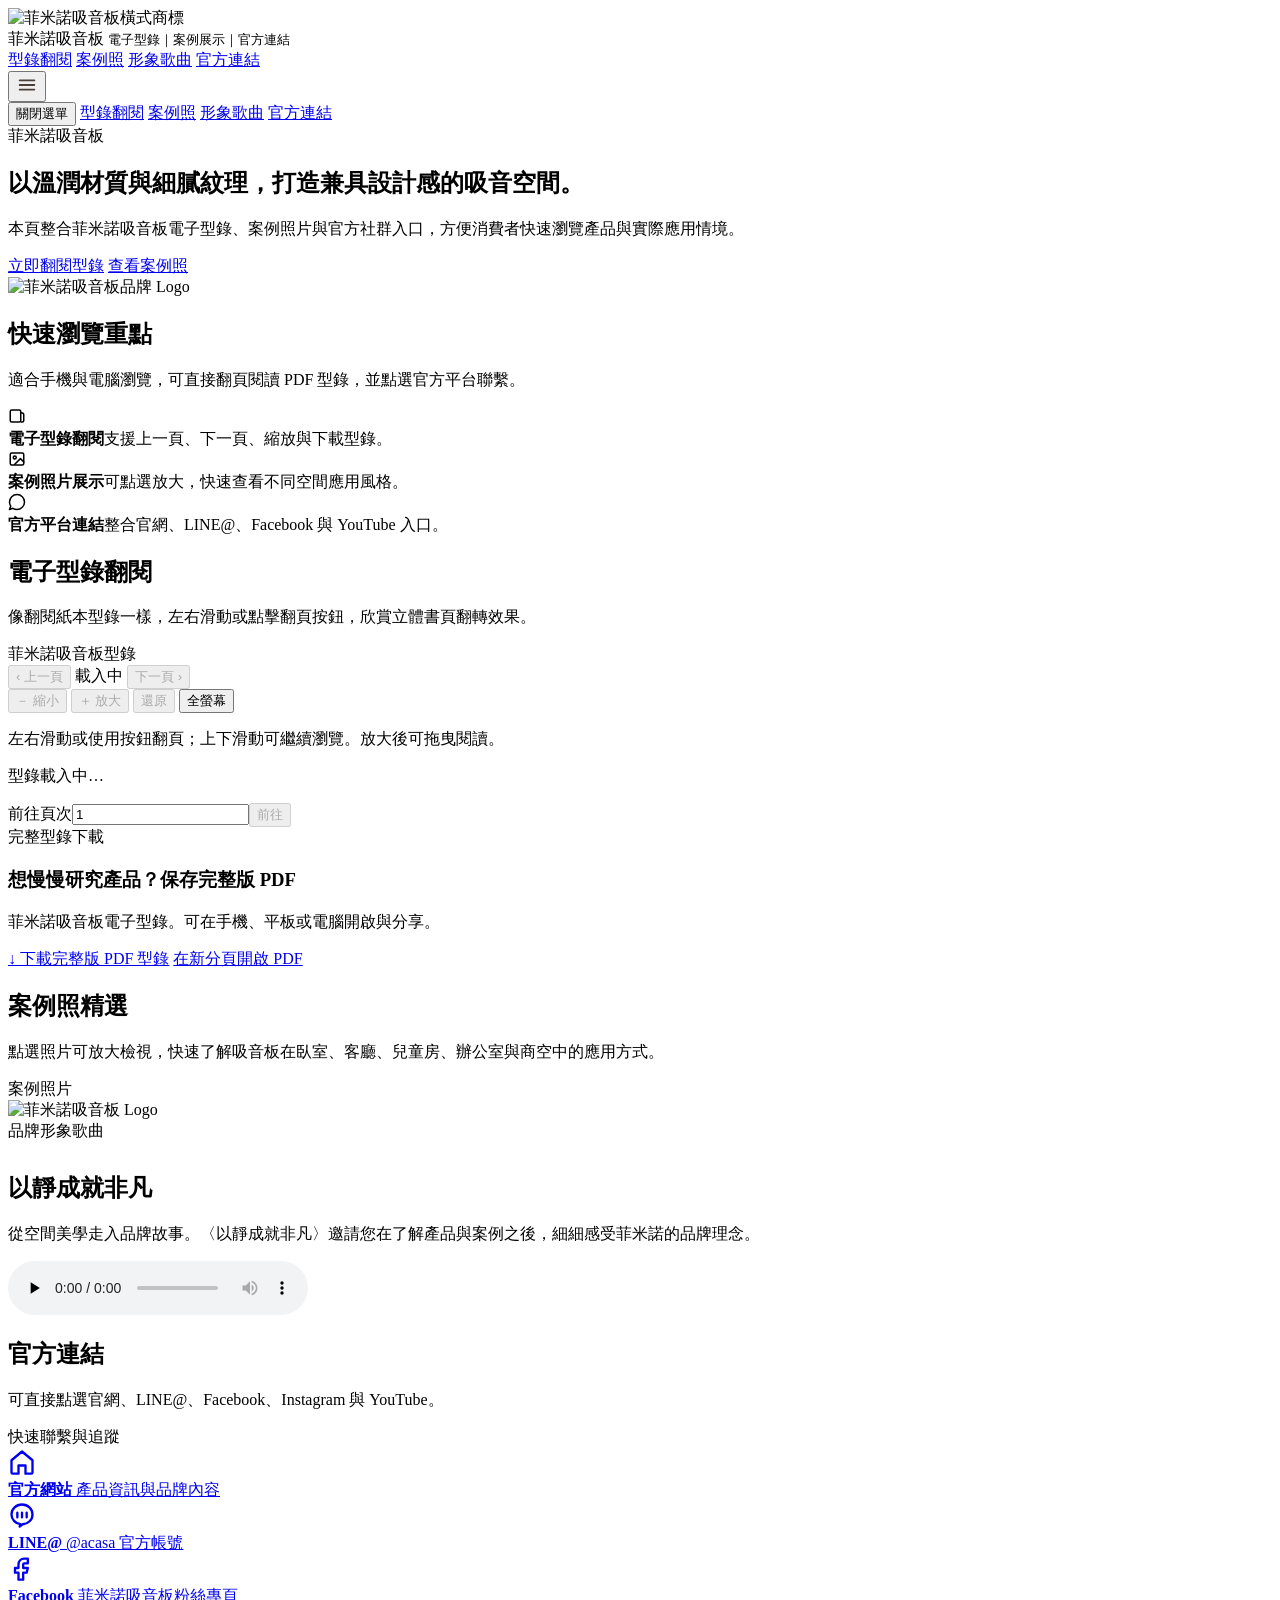
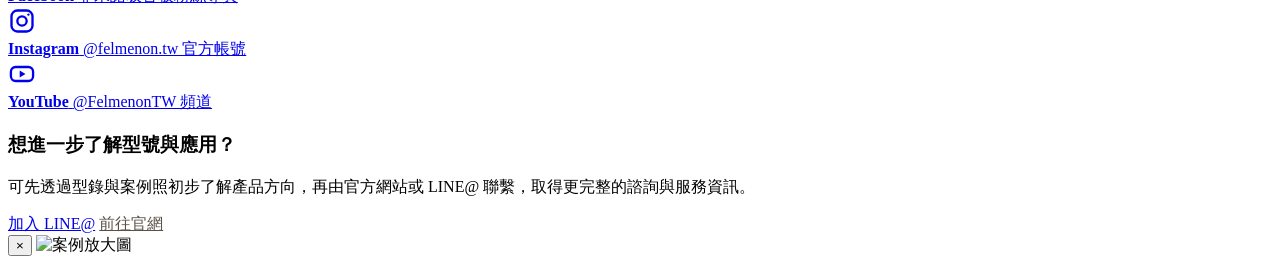
==== index.html @ e748bf97 "Add files via upload" ====
<!DOCTYPE html>
<html lang="zh-Hant">
<head>
<meta charset="UTF-8"><meta name="viewport" content="width=device-width, initial-scale=1">
<title>菲米諾吸音板｜空間案例與 3D 電子型錄</title>
<meta name="description" content="以溫潤材質與細膩紋理，探索菲米諾吸音板的空間案例。翻閱電子型錄、下載完整 PDF，聆聽品牌形象歌曲，並透過官方平台聯繫。">
<link rel="canonical" href="https://felisa-code.github.io/felmenon2/">
<meta name="theme-color" content="#6b5846">
<link rel="stylesheet" href="assets/site.css">
<script defer src="vendor/page-flip/page-flip.browser.js"></script>
<script defer src="assets/site.js"></script>
</head>
<body>
  <header class="topbar">
    <div class="topbar-inner">
      <div class="brand">
        <img class="brand-logo" src="assets/logo-horizontal.jpg" alt="菲米諾吸音板橫式商標" />
        <div>
          菲米諾吸音板
          <small>電子型錄｜案例展示｜官方連結</small>
        </div>
      </div>

      <nav class="nav-links" aria-label="主要導覽">
        <a href="#catalog">型錄翻閱</a>
        <a href="#cases">案例照</a>
        <a href="#music">形象歌曲</a>
        <a href="#social">官方連結</a>
      </nav>

      <button class="menu-btn" id="menuBtn" aria-label="開啟選單" aria-controls="mobileDrawer" aria-expanded="false">
        <svg width="22" height="22" viewBox="0 0 24 24" fill="none" aria-hidden="true"><path d="M4 7h16M4 12h16M4 17h16" stroke="#4a4038" stroke-width="2" stroke-linecap="round"/></svg>
      </button>
    </div>
  </header>

  <div class="drawer-backdrop" id="drawerBackdrop"></div>
  <aside class="mobile-drawer" id="mobileDrawer" aria-label="手機選單" inert>
    <button id="closeDrawer">關閉選單</button>
    <a href="#catalog">型錄翻閱</a>
    <a href="#cases">案例照</a>
    <a href="#music">形象歌曲</a>
    <a href="#social">官方連結</a>
  </aside>

  <section class="hero">
    <div class="hero-card">
      <div class="hero-content">
        <div class="hero-copy">
          <div class="kicker">
            <span>菲米諾吸音板</span>
          </div>
          <h1>以溫潤材質與細膩紋理，打造兼具設計感的吸音空間。</h1>
          <p>本頁整合菲米諾吸音板電子型錄、案例照片與官方社群入口，方便消費者快速瀏覽產品與實際應用情境。</p>
          <div class="hero-actions">
            <a class="btn btn-primary" href="#catalog">立即翻閱型錄</a>
            <a class="btn btn-outline" href="#cases">查看案例照</a>
          </div>
        </div>

        <div class="hero-panel">
          <img class="hero-logo" src="assets/logo-vertical.jpg" alt="菲米諾吸音板品牌 Logo" />
          <h2>快速瀏覽重點</h2>
          <p>適合手機與電腦瀏覽，可直接翻頁閱讀 PDF 型錄，並點選官方平台聯繫。</p>
          <div class="feature-list">
            <div class="feature-item">
              <div class="feature-icon">
                <svg width="18" height="18" viewBox="0 0 24 24" fill="none"><path d="M5 4h10a2 2 0 0 1 2 2v12a2 2 0 0 1-2 2H5a2 2 0 0 1-2-2V6a2 2 0 0 1 2-2Z" stroke="currentColor" stroke-width="2"/><path d="M17 8h2a2 2 0 0 1 2 2v8a2 2 0 0 1-2 2h-2" stroke="currentColor" stroke-width="2"/></svg>
              </div>
              <div><strong>電子型錄翻閱</strong><span>支援上一頁、下一頁、縮放與下載型錄。</span></div>
            </div>
            <div class="feature-item">
              <div class="feature-icon">
                <svg width="18" height="18" viewBox="0 0 24 24" fill="none"><rect x="3" y="4" width="18" height="16" rx="2" stroke="currentColor" stroke-width="2"/><circle cx="9" cy="10" r="2" stroke="currentColor" stroke-width="2"/><path d="m21 16-4.5-4.5L9 19" stroke="currentColor" stroke-width="2" stroke-linecap="round" stroke-linejoin="round"/></svg>
              </div>
              <div><strong>案例照片展示</strong><span>可點選放大，快速查看不同空間應用風格。</span></div>
            </div>
            <div class="feature-item">
              <div class="feature-icon">
                <svg width="18" height="18" viewBox="0 0 24 24" fill="none"><path d="M22 12c0 5.523-4.477 10-10 10a9.97 9.97 0 0 1-5.5-1.65L2 22l1.65-4.5A9.97 9.97 0 0 1 2 12C2 6.477 6.477 2 12 2s10 4.477 10 10Z" stroke="currentColor" stroke-width="2" stroke-linejoin="round"/></svg>
              </div>
              <div><strong>官方平台連結</strong><span>整合官網、LINE@、Facebook 與 YouTube 入口。</span></div>
            </div>
          </div>
        </div>
      </div>
    </div>
  </section>



  <section class="section" id="catalog">
    <div class="section-card">
      <div class="section-head">
        <div>
          <h2>電子型錄翻閱</h2>
          <p>像翻閱紙本型錄一樣，左右滑動或點擊翻頁按鈕，欣賞立體書頁翻轉效果。</p>
        </div>
        <div class="pill" id="catalogCount">菲米諾吸音板型錄</div>
      </div>

      <div class="catalog-layout">
        <div class="viewer" id="viewer">
          <div class="viewer-toolbar">
            <div class="tool-group">
              <button class="tool-btn" id="prevPage" type="button" disabled>‹ 上一頁</button>
              <span class="page-indicator" id="pageInfo" aria-live="polite">載入中</span>
              <button class="tool-btn" id="nextPage" type="button" disabled>下一頁 ›</button>
            </div>
            <div class="tool-group zoom-controls">
              <button class="tool-btn" id="zoomOut" type="button" disabled>－ 縮小</button>
              <button class="tool-btn" id="zoomIn" type="button" disabled>＋ 放大</button>
              <button class="tool-btn" id="fitWidth" type="button" disabled>還原</button>
              <button class="tool-btn" id="fullscreenBook" type="button">全螢幕</button>
            </div>
          </div>
          <p class="flip-note" id="flipHint">左右滑動或使用按鈕翻頁；上下滑動可繼續瀏覽。放大後可拖曳閱讀。</p>
          <div class="book-stage" id="bookStage" tabindex="0" aria-label="菲米諾電子型錄" aria-describedby="flipHint">
            <div class="book-scroll" id="bookScroll"><div id="pageBook"></div></div>
          </div>
          <p id="bookLoading" role="status">型錄載入中…</p>
          <p id="bookError" role="alert" hidden>型錄圖片暫時無法載入，請使用下方 PDF 閱讀完整內容。</p>
          <div class="page-jump"><label for="pageNumber">前往頁次</label><input type="number" id="pageNumber" min="1" value="1" inputmode="numeric"><button id="goPage" class="tool-btn" disabled>前往</button></div>
        </div>
        <div class="catalog-download">
          <div class="catalog-download-copy">
            <span class="catalog-download-eyebrow">完整型錄下載</span>
            <h3>想慢慢研究產品？保存完整版 PDF</h3>
            <p><span id="catalogMeta">菲米諾吸音板電子型錄。</span>可在手機、平板或電腦開啟與分享。</p>
          </div>
          <div class="catalog-download-actions">
            <a class="btn btn-primary" href="catalog.pdf" data-catalog-pdf download>↓ 下載完整版 PDF 型錄</a>
            <a class="btn btn-outline" href="catalog.pdf" data-catalog-pdf target="_blank" rel="noopener">在新分頁開啟 PDF</a>
          </div>
        </div>
      </div>
    </div>
  </section>

  <section class="section" id="cases">
    <div class="section-card">
      <div class="section-head">
        <div>
          <h2>案例照精選</h2>
          <p>點選照片可放大檢視，快速了解吸音板在臥室、客廳、兒童房、辦公室與商空中的應用方式。</p>
        </div>
        <div class="pill" id="caseCount">案例照片</div>
      </div>

      <p class="case-mobile-hint" id="caseSwipeHint" hidden>左右滑動看案例，點選照片可放大</p>
      <div class="gallery-grid" id="galleryGrid" aria-label="案例照片"></div>
      <div class="case-carousel-controls" id="caseControls" hidden>
        <button class="tool-btn" id="casePrev" type="button" aria-label="上一張案例" aria-controls="galleryGrid">‹ 上一張</button>
        <span id="casePageInfo" role="status" aria-live="polite" aria-atomic="true">1 / 9</span>
        <button class="tool-btn" id="caseNext" type="button" aria-label="下一張案例" aria-controls="galleryGrid">下一張 ›</button>
      </div>
      <nav class="case-thumbnails" id="caseThumbnails" aria-label="案例縮圖導覽" hidden></nav><p id="caseError" role="status" hidden>案例暫時無法載入，請稍後重新整理。</p><noscript>請開啟 JavaScript 以瀏覽案例照片。</noscript></div></section>

  <section class="section" id="music">
    <div class="section-card music-section">
      <div class="music-art"><img src="assets/logo-vertical.jpg" alt="菲米諾吸音板 Logo" /></div>
      <div class="music-content">
        <div class="pill" style="display:inline-flex;margin-bottom:10px">品牌形象歌曲</div>
        <h2>以靜成就非凡</h2>
        <p>從空間美學走入品牌故事。〈以靜成就非凡〉邀請您在了解產品與案例之後，細細感受菲米諾的品牌理念。</p>
        <audio controls preload="none" aria-label="菲米諾品牌形象歌曲：以靜成就非凡">
          <source src="assets/brand-song.mp3" type="audio/mpeg" />
          您的瀏覽器不支援音訊播放，可<a href="assets/brand-song.mp3">開啟音樂檔案</a>。
        </audio>
      </div>
    </div>
  </section>

  <section class="section" id="social">
    <div class="section-card">
      <div class="section-head">
        <div>
          <h2>官方連結</h2>
          <p>可直接點選官網、LINE@、Facebook、Instagram 與 YouTube。</p>
        </div>
        <div class="pill">快速聯繫與追蹤</div>
      </div>

      <div class="social-grid">
        <a class="social-card" href="https://www.acasa.com.tw/" target="_blank" rel="noopener">
          <div class="social-icon">
            <svg width="28" height="28" viewBox="0 0 24 24" fill="none"><path d="M3 10.5 12 3l9 7.5V21a1 1 0 0 1-1 1h-5v-7H9v7H4a1 1 0 0 1-1-1V10.5Z" stroke="currentColor" stroke-width="2" stroke-linejoin="round"/></svg>
          </div>
          <strong>官方網站</strong>
          <span>產品資訊與品牌內容</span>
        </a>

        <a class="social-card" href="https://page.line.me/acasa" target="_blank" rel="noopener">
          <div class="social-icon">
            <svg width="28" height="28" viewBox="0 0 24 24" fill="none"><path d="M21 11.5c0-4.694-4.03-8.5-9-8.5s-9 3.806-9 8.5c0 4.209 3.224 7.735 7.576 8.39L10 22l2.456-2.05c4.833-.178 8.544-3.913 8.544-8.45Z" stroke="currentColor" stroke-width="2" stroke-linejoin="round"/><path d="M8 10v4M12 10v4M16 10v4" stroke="currentColor" stroke-width="2" stroke-linecap="round"/></svg>
          </div>
          <strong>LINE@</strong>
          <span>@acasa 官方帳號</span>
        </a>

        <a class="social-card" href="https://www.facebook.com/Felmenon.tw/" target="_blank" rel="noopener">
          <div class="social-icon">
            <svg width="28" height="28" viewBox="0 0 24 24" fill="none"><path d="M14 8h3V4h-3c-3 0-5 2-5 5v3H6v4h3v6h4v-6h3l1-4h-4V9c0-.6.4-1 1-1Z" stroke="currentColor" stroke-width="2" stroke-linejoin="round"/></svg>
          </div>
          <strong>Facebook</strong>
          <span>菲米諾吸音板粉絲專頁</span>
        </a>

        <a class="social-card" href="https://www.instagram.com/felmenon.tw/" target="_blank" rel="noopener">
          <div class="social-icon">
            <svg width="28" height="28" viewBox="0 0 24 24" fill="none"><rect x="3" y="3" width="18" height="18" rx="5" stroke="currentColor" stroke-width="2"/><circle cx="12" cy="12" r="4" stroke="currentColor" stroke-width="2"/><circle cx="17.5" cy="6.5" r="1" fill="currentColor"/></svg>
          </div>
          <strong>Instagram</strong>
          <span>@felmenon.tw 官方帳號</span>
        </a>

        <a class="social-card" href="https://www.youtube.com/@FelmenonTW" target="_blank" rel="noopener">
          <div class="social-icon">
            <svg width="28" height="28" viewBox="0 0 24 24" fill="none"><rect x="2.5" y="6" width="19" height="12" rx="4" stroke="currentColor" stroke-width="2"/><path d="m10 9 5 3-5 3V9Z" fill="currentColor"/></svg>
          </div>
          <strong>YouTube</strong>
          <span>@FelmenonTW 頻道</span>
        </a>
      </div>

      <div class="contact-block">
        <div>
          <h3>想進一步了解型號與應用？</h3>
          <p>可先透過型錄與案例照初步了解產品方向，再由官方網站或 LINE@ 聯繫，取得更完整的諮詢與服務資訊。</p>
        </div>
        <div class="contact-actions">
          <a class="btn btn-primary" href="https://page.line.me/acasa" target="_blank" rel="noopener">加入 LINE@</a>
          <a class="btn btn-outline" style="color:#5d5147;border-color:#d7cabd;background:#fff;" href="https://www.acasa.com.tw/" target="_blank" rel="noopener">前往官網</a>
        </div>
      </div>
    </div>
  </section>


  <div class="lightbox" id="lightbox" role="dialog" aria-modal="true" aria-label="案例照片放大" aria-hidden="true">
    <div class="lightbox-content">
      <button class="lightbox-close" id="lightboxClose" aria-label="關閉">×</button>
      <img id="lightboxImg" alt="案例放大圖" /><p id="lightboxCaption"></p>
    </div>
  </div>

  
  
</body>
</html>
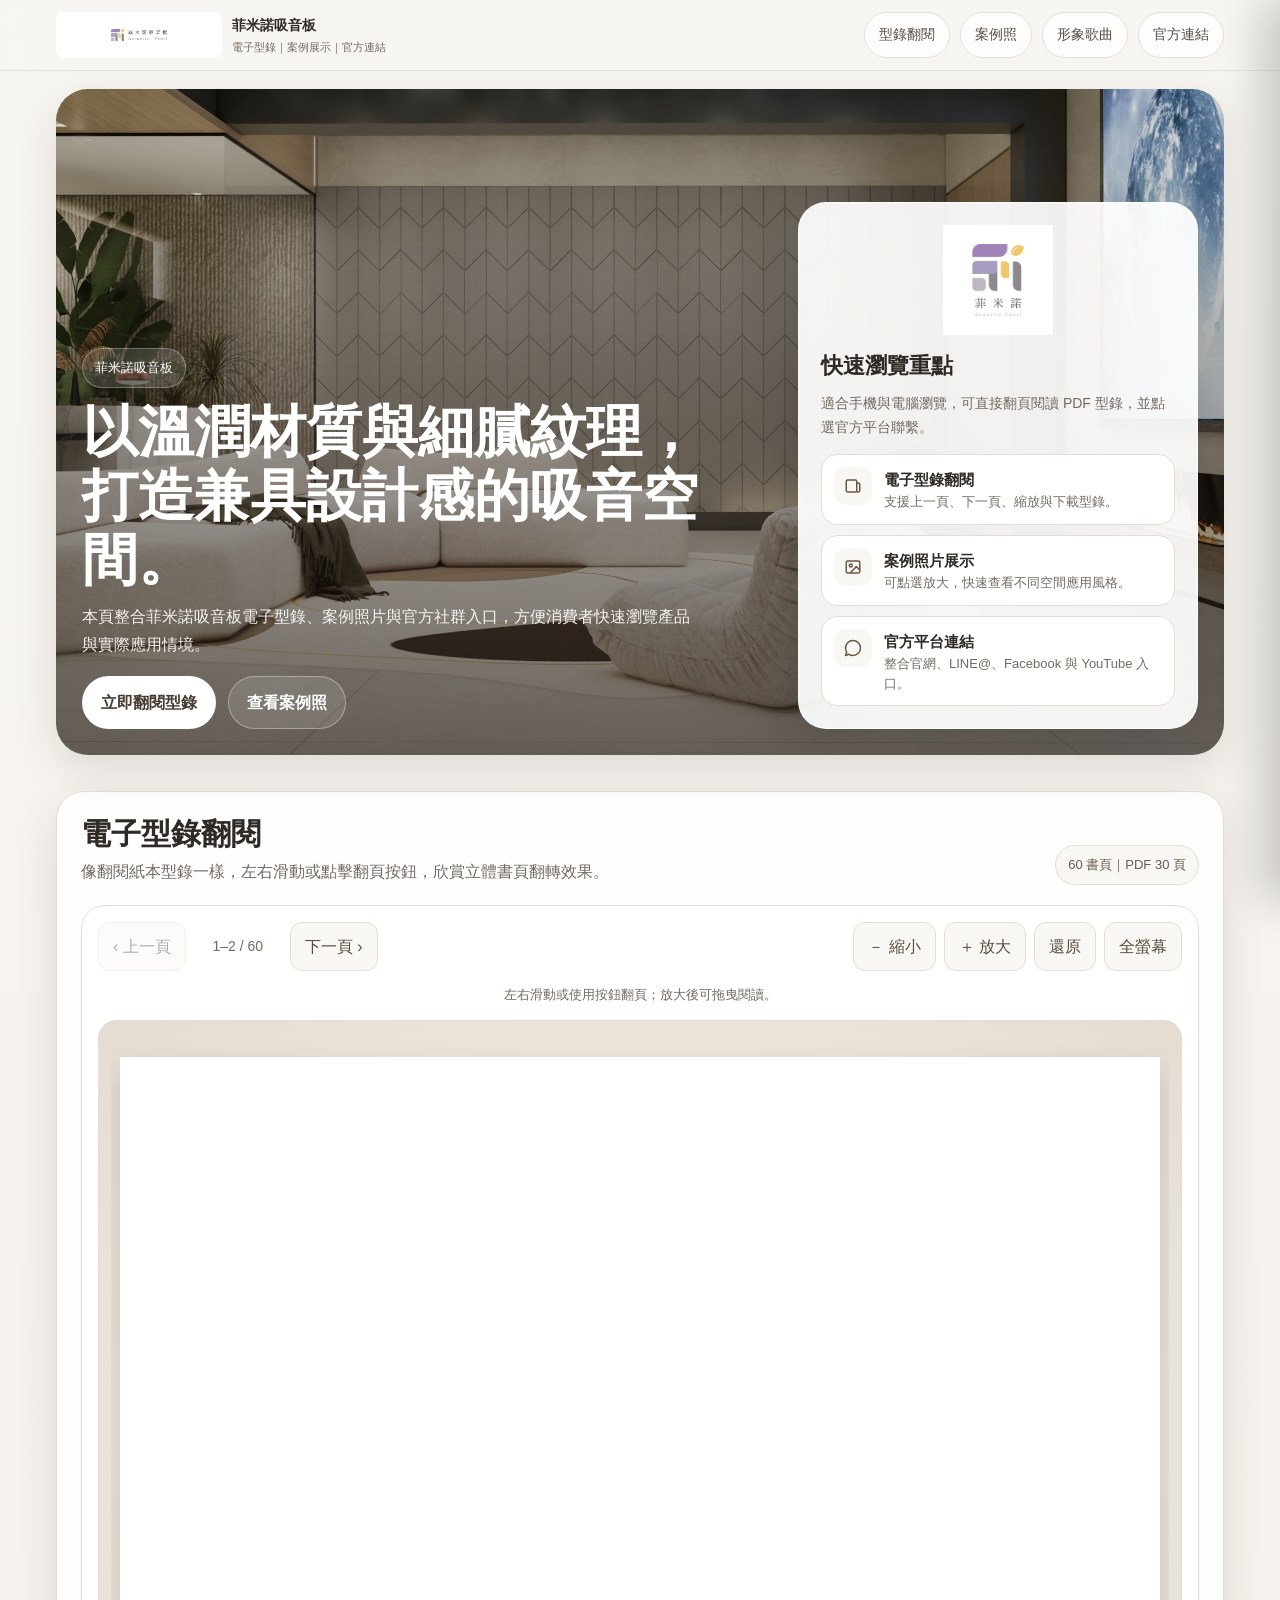
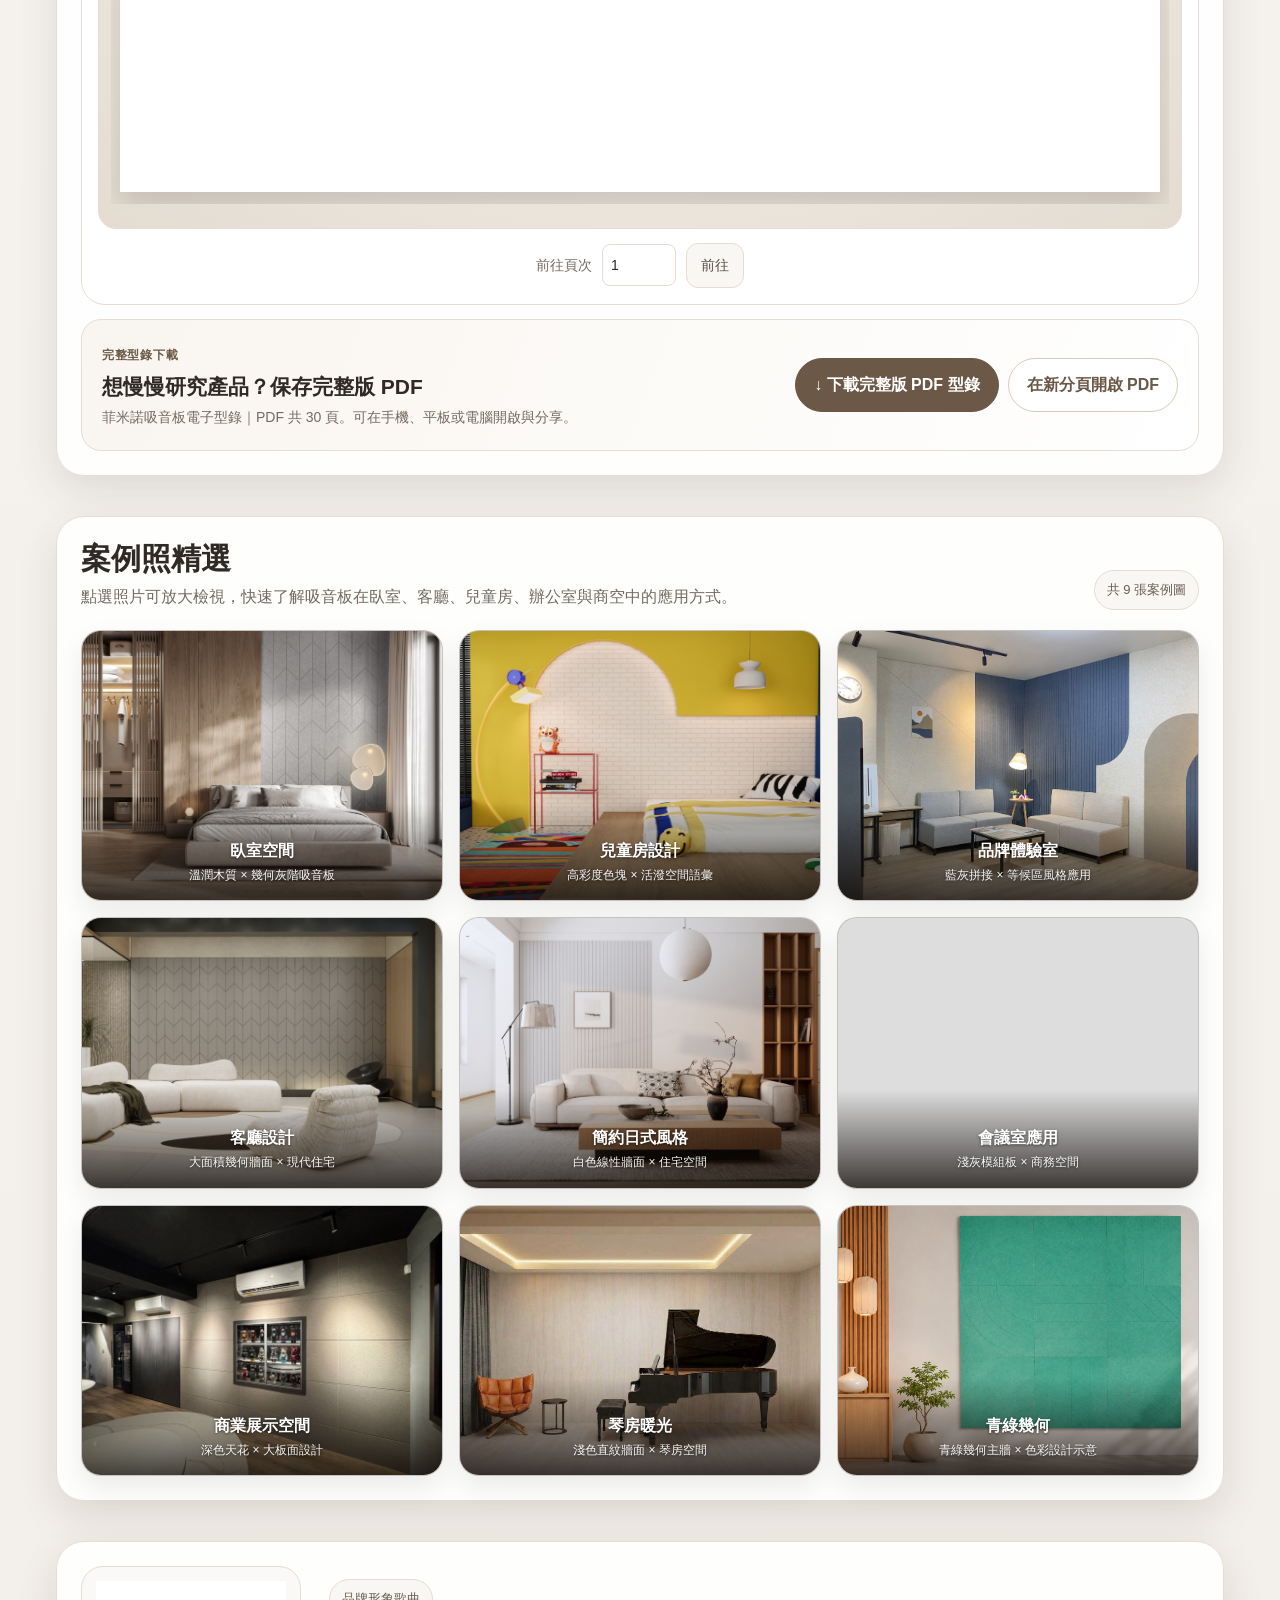
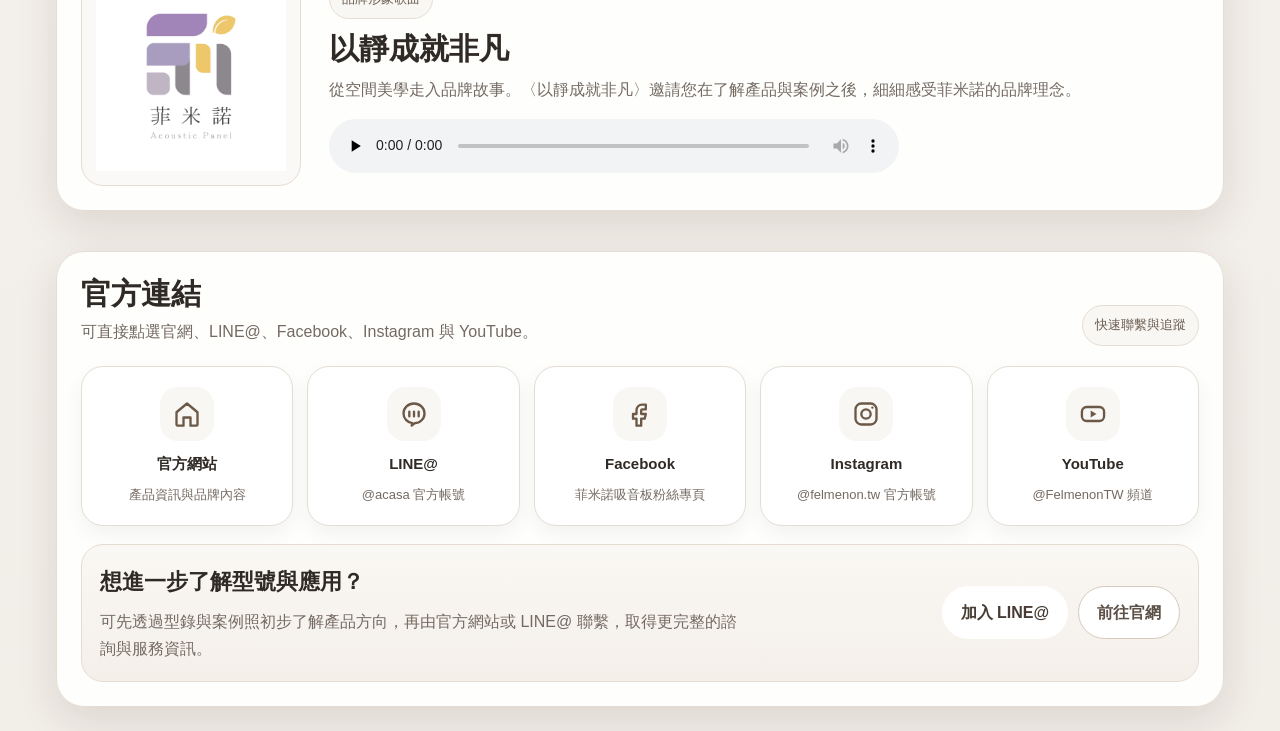
==== commit 2f250619: "Add files via upload" ====
--- a/index.html
+++ b/index.html
@@ -114,7 +114,7 @@
               <button class="tool-btn" id="fullscreenBook" type="button">全螢幕</button>
             </div>
           </div>
-          <p class="flip-note" id="flipHint">左右滑動或使用按鈕翻頁；上下滑動可繼續瀏覽。放大後可拖曳閱讀。</p>
+          <p class="flip-note" id="flipHint">左右滑動或使用按鈕翻頁；放大後可拖曳閱讀。</p>
           <div class="book-stage" id="bookStage" tabindex="0" aria-label="菲米諾電子型錄" aria-describedby="flipHint">
             <div class="book-scroll" id="bookScroll"><div id="pageBook"></div></div>
           </div>
--- a/assets/site.css
+++ b/assets/site.css
@@ -0,0 +1,433 @@
+
+    :root{
+      --bg:#f4f1ec;
+      --surface:#ffffff;
+      --surface-2:#f9f7f3;
+      --text:#2f2a25;
+      --muted:#746a62;
+      --line:#e5ddd3;
+      --brand:#6b5846;
+      --brand-2:#b89c7c;
+      --shadow:0 14px 40px rgba(57,42,28,.12);
+      --radius-xl:28px;
+      --radius-lg:20px;
+      --radius-md:14px;
+      --max:1200px;
+    }
+
+    *{box-sizing:border-box}
+    html{scroll-behavior:smooth}
+    body{
+      margin:0;
+      font-family:"Noto Sans TC","Microsoft JhengHei",sans-serif;
+      color:var(--text);
+      background:linear-gradient(180deg,#f7f5f1 0%, #f2eee8 100%);
+      line-height:1.7;
+    }
+    img{max-width:100%;display:block}
+    a{text-decoration:none;color:inherit}
+    button{font:inherit}
+
+    .topbar{
+      position:sticky;top:0;z-index:50;
+      backdrop-filter:blur(14px);
+      background:rgba(247,245,241,.72);
+      border-bottom:1px solid rgba(229,221,211,.8);
+    }
+    .topbar-inner{
+      max-width:var(--max);margin:0 auto;padding:12px 16px;
+      display:flex;align-items:center;justify-content:space-between;gap:12px;
+    }
+    .brand{display:flex;align-items:center;gap:12px;font-weight:700}
+    .brand-mark{
+      width:42px;height:42px;border-radius:12px;background:#fff;display:grid;place-items:center;
+      box-shadow:var(--shadow);overflow:hidden;flex-shrink:0;
+    }
+    .brand-mark span{font-size:22px;font-weight:800;color:var(--brand)}
+    .brand small{display:block;font-size:12px;color:var(--muted);font-weight:500}
+
+    .nav-links{display:flex;gap:10px;flex-wrap:wrap;align-items:center}
+    .nav-links a{
+      padding:10px 14px;border-radius:999px;background:rgba(255,255,255,.8);border:1px solid var(--line);
+      font-size:14px;color:#594e45;transition:.2s ease;
+    }
+    .nav-links a:hover{background:#fff;transform:translateY(-1px)}
+    .menu-btn{display:none}
+
+    .hero{
+      max-width:var(--max);margin:18px auto 0;padding:0 16px 20px;
+    }
+    .hero-card{
+      position:relative;min-height:74vh;border-radius:32px;overflow:hidden;box-shadow:var(--shadow);
+      background:url('../cases/case4.jpg') center/cover no-repeat;
+      display:flex;align-items:flex-end;
+    }
+    .hero-card::before{
+      content:"";position:absolute;inset:0;
+      background:linear-gradient(180deg, rgba(27,22,18,.16) 10%, rgba(32,25,20,.62) 100%);
+    }
+    .hero-content{
+      position:relative;z-index:1;padding:26px;display:grid;gap:18px;width:100%;
+      grid-template-columns:minmax(0,1.1fr) minmax(280px,400px);
+      align-items:end;
+    }
+    .hero-copy{color:#fff;max-width:620px}
+    .hero-copy .kicker{
+      display:inline-flex;align-items:center;gap:8px;padding:8px 12px;background:rgba(255,255,255,.14);
+      border:1px solid rgba(255,255,255,.28);border-radius:999px;font-size:13px;margin-bottom:12px;
+    }
+    .hero-copy h1{margin:0 0 12px;font-size:clamp(32px,6vw,56px);line-height:1.14}
+    .hero-copy p{margin:0;color:rgba(255,255,255,.92);font-size:16px}
+    .hero-actions{display:flex;gap:12px;flex-wrap:wrap;margin-top:18px}
+    .btn{
+      display:inline-flex;align-items:center;justify-content:center;gap:8px;padding:12px 18px;border-radius:999px;
+      border:1px solid transparent;font-weight:700;transition:.2s ease;cursor:pointer;
+    }
+    .btn-primary{background:#fff;color:#473c33}
+    .btn-primary:hover{transform:translateY(-1px);box-shadow:0 8px 20px rgba(0,0,0,.12)}
+    .btn-outline{background:rgba(255,255,255,.12);border-color:rgba(255,255,255,.34);color:#fff}
+    .btn-outline:hover{background:rgba(255,255,255,.2)}
+
+    .hero-panel{
+      position:relative;z-index:1;background:rgba(255,255,255,.93);border:1px solid rgba(255,255,255,.8);
+      border-radius:28px;padding:22px;color:var(--text);box-shadow:0 16px 40px rgba(0,0,0,.12);
+    }
+    .hero-panel h2{margin:0 0 8px;font-size:22px}
+    .hero-panel p{margin:0 0 14px;color:var(--muted);font-size:14px}
+    .feature-list{display:grid;gap:10px}
+    .feature-item{
+      display:flex;gap:12px;align-items:flex-start;padding:12px;border-radius:16px;background:#fff;border:1px solid var(--line);
+    }
+    .feature-icon{
+      width:38px;height:38px;border-radius:12px;background:var(--surface-2);display:grid;place-items:center;flex-shrink:0;
+      color:var(--brand)
+    }
+    .feature-item strong{display:block;font-size:15px}
+    .feature-item span{display:block;font-size:13px;color:var(--muted);line-height:1.5}
+
+    .section{max-width:var(--max);margin:0 auto;padding:16px 16px 24px}
+    .section-card{
+      background:rgba(255,255,255,.92);border:1px solid var(--line);box-shadow:var(--shadow);
+      border-radius:var(--radius-xl);padding:24px;
+    }
+    .section-head{display:flex;justify-content:space-between;gap:16px;align-items:end;flex-wrap:wrap;margin-bottom:20px}
+    .section-head h2{margin:0;font-size:30px;line-height:1.2}
+    .section-head p{margin:6px 0 0;color:var(--muted)}
+    .pill{padding:8px 12px;border-radius:999px;background:var(--surface-2);border:1px solid var(--line);font-size:13px;color:#6a5d52}
+
+    .catalog-layout{display:grid;grid-template-columns:330px minmax(0,1fr);gap:20px;align-items:start}
+    .catalog-info{
+      padding:18px;border:1px solid var(--line);border-radius:22px;background:linear-gradient(180deg,#fff,#faf8f4);
+      position:sticky;top:88px;
+    }
+    .catalog-cover{
+      border-radius:18px;overflow:hidden;border:1px solid var(--line);margin-bottom:16px;
+      aspect-ratio:3/4;background:#efe8df;display:grid;place-items:center;color:#7c6957;font-size:14px;text-align:center;padding:18px;
+    }
+    .catalog-meta{display:grid;gap:10px;font-size:14px;color:var(--muted)}
+    .catalog-links{display:grid;gap:10px;margin-top:16px}
+    .catalog-links .btn{width:100%}
+
+    .viewer{
+      border:1px solid var(--line);background:#fff;border-radius:24px;padding:16px;display:grid;gap:14px;
+    }
+    .viewer-toolbar{display:flex;flex-wrap:wrap;gap:10px;justify-content:space-between;align-items:center}
+    .tool-group{display:flex;gap:8px;flex-wrap:wrap;align-items:center}
+    .tool-btn{
+      border:none;background:var(--surface-2);border:1px solid var(--line);color:#574d44;border-radius:12px;padding:10px 14px;cursor:pointer;
+    }
+    .tool-btn:hover{background:#fff}
+    .tool-btn:disabled{opacity:.45;cursor:not-allowed}
+    .page-indicator{font-size:14px;color:var(--muted);min-width:88px;text-align:center}
+    .viewer-stage{
+      background:#f2eee8;border-radius:20px;border:1px solid var(--line);min-height:480px;display:grid;place-items:center;padding:16px;overflow:auto;
+    }
+    #pdfCanvas{max-width:100%;height:auto;box-shadow:0 12px 26px rgba(0,0,0,.14);background:#fff;border-radius:6px}
+    .loading{font-size:14px;color:var(--muted)}
+
+    .gallery-grid{
+      display:grid;grid-template-columns:repeat(3,minmax(0,1fr));gap:16px;
+    }
+    .gallery-item{
+      position:relative;border-radius:22px;overflow:hidden;background:#ddd;aspect-ratio:4/3;cursor:pointer;
+      box-shadow:0 12px 28px rgba(0,0,0,.08);
+    }
+    .gallery-item img{width:100%;height:100%;object-fit:cover;transition:transform .4s ease}
+    .gallery-item:hover img{transform:scale(1.04)}
+    .gallery-item .caption{
+      position:absolute;left:0;right:0;bottom:0;padding:16px;background:linear-gradient(180deg,transparent,rgba(16,11,8,.76));color:#fff
+    }
+    .gallery-item .caption strong{display:block;font-size:16px}
+    .gallery-item .caption span{font-size:13px;color:rgba(255,255,255,.86)}
+
+    .social-grid{display:grid;grid-template-columns:repeat(5,minmax(0,1fr));gap:14px}
+    .social-card{
+      display:flex;flex-direction:column;align-items:center;justify-content:center;gap:10px;padding:20px 14px;min-height:130px;
+      border-radius:22px;background:#fff;border:1px solid var(--line);box-shadow:0 8px 20px rgba(0,0,0,.05);transition:.2s ease;
+      text-align:center;
+    }
+    .social-card:hover{transform:translateY(-2px);box-shadow:0 12px 28px rgba(0,0,0,.09)}
+    .social-card.disabled{opacity:.55;cursor:not-allowed}
+    .social-icon{
+      width:54px;height:54px;border-radius:18px;display:grid;place-items:center;background:var(--surface-2);color:var(--brand)
+    }
+    .social-card strong{font-size:15px}
+    .social-card span{font-size:13px;color:var(--muted);line-height:1.45}
+
+    .contact-block{
+      margin-top:18px;padding:18px;border-radius:22px;background:linear-gradient(180deg,#faf8f4,#f4efe9);border:1px solid var(--line);
+      display:grid;grid-template-columns:1.2fr .8fr;gap:18px;align-items:center;
+    }
+    .contact-block h3{margin:0 0 8px;font-size:22px}
+    .contact-block p{margin:0;color:var(--muted)}
+    .contact-actions{display:flex;gap:10px;flex-wrap:wrap;justify-content:flex-end}
+
+    .footer{max-width:var(--max);margin:0 auto;padding:8px 16px 32px;color:var(--muted);font-size:13px}
+    .footer-inner{padding:0 6px}
+
+    .lightbox{
+      position:fixed;inset:0;background:rgba(16,12,9,.78);display:none;align-items:center;justify-content:center;z-index:100;padding:22px;
+    }
+    .lightbox.active{display:flex}
+    .lightbox-content{position:relative;max-width:min(1100px,94vw);max-height:90vh}
+    .lightbox-content img{max-width:100%;max-height:90vh;border-radius:18px;box-shadow:0 18px 50px rgba(0,0,0,.35)}
+    .lightbox-close{
+      position:absolute;top:-12px;right:-12px;border:none;width:40px;height:40px;border-radius:50%;background:#fff;color:#333;font-size:20px;cursor:pointer;
+      box-shadow:0 8px 18px rgba(0,0,0,.24)
+    }
+
+    .mobile-drawer{
+      position:fixed;inset:0 0 0 auto;width:min(82vw,320px);transform:translateX(100%);transition:.25s ease;background:#fff;z-index:120;
+      box-shadow:-20px 0 40px rgba(0,0,0,.18);padding:22px;display:flex;flex-direction:column;gap:12px;
+    }
+    .mobile-drawer.open{transform:translateX(0)}
+    .mobile-drawer a,.mobile-drawer button{
+      text-align:left;padding:14px 16px;border-radius:14px;border:1px solid var(--line);background:var(--surface-2)
+    }
+    .drawer-backdrop{position:fixed;inset:0;background:rgba(0,0,0,.34);display:none;z-index:110}
+    .drawer-backdrop.open{display:block}
+
+    @media (max-width: 980px){
+      .hero-content{grid-template-columns:1fr;align-items:end}
+      .catalog-layout{grid-template-columns:1fr}
+      .catalog-info{position:static}
+      .gallery-grid{grid-template-columns:repeat(2,minmax(0,1fr))}
+      .social-grid{grid-template-columns:repeat(3,minmax(0,1fr))}
+      .contact-block{grid-template-columns:1fr}
+      .contact-actions{justify-content:flex-start}
+    }
+    @media (max-width: 720px){
+      .nav-links{display:none}
+      .menu-btn{display:inline-flex;align-items:center;justify-content:center;border:none;background:#fff;border:1px solid var(--line);padding:10px 12px;border-radius:12px;cursor:pointer}
+      .hero-card{min-height:86vh}
+      .hero-content,.section-card{padding:18px}
+      .hero-panel{padding:18px}
+      .section-head h2{font-size:26px}
+      .viewer-stage{min-height:360px;padding:10px}
+      .gallery-grid{grid-template-columns:1fr}
+      .social-grid{grid-template-columns:repeat(2,minmax(0,1fr))}
+    }
+
+    /* 品牌 Logo / 形象歌曲 */
+    .brand-logo{width:166px;max-width:38vw;height:46px;object-fit:contain;background:white;border-radius:8px;padding:2px;flex-shrink:0}
+    .brand{gap:10px;font-size:14px}
+    .brand small{font-size:11px}
+    .hero-logo{width:min(210px,72%);height:110px;object-fit:contain;display:block;margin:0 auto 12px}
+    .catalog-logo{width:175px;max-width:100%;height:190px;object-fit:contain;margin:0 auto 6px}
+    .music-section{display:grid;grid-template-columns:220px 1fr;gap:28px;align-items:center}
+    .music-art{background:#faf9f8;border:1px solid var(--line);border-radius:22px;padding:14px;display:grid;place-items:center}
+    .music-art img{width:100%;max-height:200px;object-fit:contain}
+    .music-content h2{font-size:30px;line-height:1.3;margin:0 0 8px}
+    .music-content p{color:var(--muted);margin:0 0 16px}
+    .music-content audio{display:block;width:100%;max-width:570px}
+    @media(max-width:720px){
+      .music-section{grid-template-columns:1fr;gap:14px}
+      .music-art{max-width:220px;margin:0 auto}
+      .music-content h2{font-size:26px}
+      .brand-logo{width:108px;height:38px}
+      .brand{font-size:12px}
+      .brand small{font-size:10px}
+    }
+  
+/* 電子書翻頁樣式 */
+.flip-note{color:var(--muted);font-size:13px;text-align:center}
+.flip-stage{position:relative;background:#eae5dd;border-radius:18px;padding:18px 42px;display:flex;align-items:center;justify-content:center;min-height:250px;overflow:hidden;}
+.flip-viewport{width:100%;overflow:auto;display:flex;align-items:center;justify-content:center;min-height:180px;padding:12px 0;}
+.flip-book{position:relative;width:100%;max-width:860px;aspect-ratio:1190.55/841.89;transform-origin:center center;transition:transform .15s;perspective:1400px;flex-shrink:0;box-shadow:0 18px 32px rgba(43,32,24,.2);background:#fff;}
+.flip-book>img{width:100%;height:100%;object-fit:contain;display:block;user-select:none;}
+.flip-leaf{position:absolute;inset:0;transform-origin:left center;transform-style:preserve-3d;pointer-events:none;display:none;z-index:4;}
+.flip-leaf.is-active{display:block;}
+.flip-leaf-front,.flip-leaf-back{position:absolute;inset:0;backface-visibility:hidden;-webkit-backface-visibility:hidden;background:#fff;overflow:hidden;}
+.flip-leaf-front img,.flip-leaf-back img{display:block;width:100%;height:100%;object-fit:contain;}
+.flip-leaf-back{transform:rotateY(180deg)}
+.flip-book:after{content:"";pointer-events:none;position:absolute;top:0;bottom:0;left:49.8%;width:6px;background:linear-gradient(90deg,rgba(0,0,0,.07),rgba(255,255,255,.35),rgba(0,0,0,.06));z-index:6}
+.flip-edge{position:absolute;top:50%;transform:translateY(-50%);border:0;background:rgba(255,255,255,.92);color:#5b4d40;width:38px;height:64px;font-size:36px;border-radius:12px;cursor:pointer;z-index:8}
+.flip-prev{left:5px}.flip-next{right:5px}
+.flip-bottom{display:flex;justify-content:space-between;color:var(--muted);font-size:12px;gap:10px;}
+.flip-stage:fullscreen{background:#eee;display:flex;padding:38px 54px}
+.flip-stage:fullscreen .flip-viewport{max-height:100vh}
+.flip-stage:fullscreen .flip-book{width:min(88vw,calc(88vh * 1.414));}
+@media(max-width:720px){.flip-stage{padding:10px 26px}.flip-edge{width:23px;height:48px;font-size:28px}.flip-note{font-size:12px}}
+    /* 手機版：保留垂直捲動、放寬觸控範圍、增設大尺寸翻頁控制。 */
+    .flip-viewport { touch-action:pan-y; overscroll-behavior-x:contain; }
+    .flip-book>img { -webkit-user-select:none; -webkit-user-drag:none; }
+    .mobile-book-controls { display:none; }
+    @keyframes mobilePageEnterRight { from { opacity:.72; transform:translateX(8px); } to { opacity:1; transform:translateX(0); } }
+    @keyframes mobilePageEnterLeft { from { opacity:.72; transform:translateX(-8px); } to { opacity:1; transform:translateX(0); } }
+    @media (max-width:720px), (pointer:coarse) {
+      .flip-edge { min-width:44px; min-height:56px; width:44px; height:56px; font-size:32px; }
+      .flip-stage { padding:10px 45px; min-height:180px; }
+      .flip-viewport { overflow:hidden; }
+      .flip-book { flex-shrink:1; min-width:0; }
+      .mobile-book-controls { display:grid; grid-template-columns:minmax(0,1fr) auto minmax(0,1fr); gap:8px; align-items:center; }
+      .mobile-book-controls button { min-height:50px; border:1px solid #d9c9b9; background:#fff; border-radius:12px; padding:10px 8px; color:#473c33; font-weight:700; font-size:15px; cursor:pointer; touch-action:manipulation; }
+      .mobile-book-controls button:disabled { opacity:.42; cursor:default; }
+      .mobile-book-controls .mobile-page-indicator { white-space:nowrap; font-size:13px; color:#5b5148; text-align:center; font-variant-numeric:tabular-nums; }
+      .flip-book>img.mobile-turn-forward { animation: mobilePageEnterRight .22s ease-out; }
+      .flip-book>img.mobile-turn-backward { animation: mobilePageEnterLeft .22s ease-out; }
+      .flip-note { font-size:13px; }
+    }
+@media(prefers-reduced-motion:reduce){.flip-leaf{transition-duration:.01s!important}}
+
+  /* v5 品牌網站 UX：先型錄、後 PDF 下載、案例、形象歌曲。 */
+  .catalog-layout { display:grid; grid-template-columns:minmax(0,1fr); gap:14px; }
+  .catalog-layout .viewer { width:100%; min-width:0; }
+  .catalog-download { display:flex; flex-wrap:wrap; justify-content:space-between; align-items:center; gap:16px; border:1px solid var(--line); padding:20px; border-radius:20px; background:linear-gradient(110deg,#f9f5ef,#fff); }
+  .catalog-download-copy { flex:1 1 270px; }
+  .catalog-download-eyebrow { color:var(--brand); font-size:12px; font-weight:750; letter-spacing:.06em; }
+  .catalog-download h3 { font-size:21px; line-height:1.35; margin:5px 0 5px; }
+  .catalog-download p { margin:0; color:var(--muted); font-size:14px; }
+  .catalog-download-actions { display:flex; flex-wrap:wrap; gap:9px; }
+  .catalog-download-actions .btn-primary { color:white; background:var(--brand); border-color:var(--brand); }
+  .catalog-download-actions .btn-outline { color:var(--brand); background:white; border-color:#d8cbbd; }
+  .flip-note { margin:0; line-height:1.55; }
+  #flipViewport { -webkit-tap-highlight-color:transparent; }
+    #bookImage { -webkit-user-select:none; user-select:none; -webkit-user-drag:none; }
+    .book-image-feedback { color:#675b52; text-align:center; font-size:13px; margin:10px 0; }
+    .book-image-feedback[hidden] { display:none!important; }
+  #flipStage { scroll-margin-top:92px; }
+  .section { scroll-margin-top:80px; }
+  @media(max-width:720px) {
+    .hero-card { min-height:unset; }
+    .hero-content { padding:22px 18px; }
+    .viewer { padding:10px; gap:10px; }
+    .desktop-flip-controls { display:none; }
+    .viewer-toolbar { justify-content:center; }
+    .zoom-controls { width:100%; justify-content:center; gap:6px; }
+    .zoom-controls .tool-btn { font-size:13px; padding:7px 9px; min-height:38px; }
+    .flip-stage { padding:10px 46px; min-height:0; }
+    .flip-edge { min-width:42px; min-height:58px; width:42px; height:58px; }
+    .flip-viewport { touch-action:pan-y; }
+    .flip-bottom { display:none; }
+    .mobile-book-controls { grid-template-columns:minmax(0,1fr) auto minmax(0,1fr); gap:8px; }
+    .mobile-book-controls button { min-height:52px; }
+    .catalog-download { padding:16px; }
+    .catalog-download h3 { font-size:18px; }
+    .catalog-download-actions { width:100%; display:grid; grid-template-columns:1fr; }
+    .catalog-download-actions a { width:100%; min-height:48px; }
+    .music-section { padding:18px; }
+    .music-section .music-art { display:none; }
+    .music-section .music-content p { font-size:14px; }
+  }
+  @media(prefers-reduced-motion:reduce){ .mobile-turn-forward,.mobile-turn-backward { animation:none!important; } }
+
+  /* v7: half-spread 3D paper flip, with spine, directional shadows and page back. */
+  .flip-book { perspective: 1900px; -webkit-perspective: 1900px; transform-style:preserve-3d; }
+  .flip-book>img { object-fit:fill; }
+  .flip-still { display:none; position:absolute; top:0; bottom:0; width:50%; background-repeat:no-repeat; background-size:200% 100%; z-index:5; }
+  .flip-still.is-active { display:block; }
+  .flip-still.turn-forward { left:0; background-position:left center; }
+  .flip-still.turn-backward { right:0; background-position:right center; }
+  .flip-leaf { inset:auto; display:none; position:absolute; left:50%; top:0; width:50%; height:100%;
+    transform-origin:left center; -webkit-transform-origin:left center;
+    transform-style:preserve-3d; -webkit-transform-style:preserve-3d; z-index:9;
+    pointer-events:none; will-change:transform;
+    box-shadow: 2px 6px 15px rgba(48,37,28,.24); }
+  .flip-leaf.turn-backward { left:0; transform-origin:right center; -webkit-transform-origin:right center; }
+  .flip-leaf.is-active { display:block; }
+  .flip-leaf-front,.flip-leaf-back { position:absolute; inset:0; overflow:hidden;
+    -webkit-backface-visibility:hidden; backface-visibility:hidden;
+    background-color:#fff; background-repeat:no-repeat; background-size:200% 100%; }
+  .flip-leaf-front:after,.flip-leaf-back:after { content:''; position:absolute; inset:0; pointer-events:none; }
+  .flip-leaf-front:after { background:linear-gradient(90deg,rgba(31,23,15,.26),rgba(255,255,255,.03) 22%,rgba(0,0,0,.19) 95%,rgba(0,0,0,.30)); }
+  .flip-leaf-back:after { background:linear-gradient(90deg,rgba(0,0,0,.21),rgba(255,255,255,.10) 22%,rgba(0,0,0,.22) 100%); }
+  .flip-leaf-back { transform:rotateY(180deg); -webkit-transform:rotateY(180deg); }
+  .flip-book:after { left:calc(50% - 3px); background:linear-gradient(90deg,rgba(0,0,0,.22),rgba(0,0,0,.06),rgba(255,255,255,.55)); z-index:8; }
+  .flip-book.is-turning { box-shadow:0 18px 36px rgba(43,32,24,.26); }
+  #motionMode[aria-pressed="false"] { background:#eee6dd; }
+  .flip-edge:disabled { opacity:.32; }
+  @media (max-width:720px), (pointer:coarse) {
+     .flip-leaf, .flip-still { /* same paper flip on iPhone and desktop */ }
+     .flip-book>img.mobile-turn-forward,.flip-book>img.mobile-turn-backward { animation:none!important; }
+  }
+  @media(prefers-reduced-motion:reduce){.flip-leaf{transition:none!important}}
+/* felmenon2: data-driven gallery and bounded-memory paper viewer. */
+.gallery-grid{display:flex;flex-wrap:wrap;justify-content:center;gap:16px}
+.gallery-item{flex:0 0 calc((100% - 32px)/3);border:0;padding:0;text-align:left;color:inherit;font:inherit}
+.gallery-item .caption{padding-top:48px}
+.gallery-item:focus-visible,.tool-btn:focus-visible,a:focus-visible,button:focus-visible{outline:3px solid #a57a4c;outline-offset:4px}
+.gallery-item .caption span{display:block;line-height:1.6}
+.book-stage{position:relative;display:grid;place-items:center;background:radial-gradient(ellipse at center,#f8f5f0,#e4dcd1);border:1px solid var(--line);border-radius:18px;padding:24px 12px;outline-offset:4px;min-width:0}
+.book-scroll{width:100%;overflow:auto;touch-action:pan-y;overscroll-behavior-x:contain;padding:12px 0;display:flex;justify-content:flex-start;align-items:flex-start}
+#pageBook{flex:none;margin:0 auto;box-shadow:0 16px 30px #2b20182b}
+.catalog-page{background:#fff;overflow:hidden;box-shadow:inset 7px 0 16px -12px #0009}
+.catalog-page img{width:100%;height:100%;object-fit:contain;background:white;user-select:none;-webkit-user-drag:none}
+.catalog-page img:not([src]){visibility:hidden}
+.page-jump{display:flex;justify-content:center;align-items:center;gap:10px;color:var(--muted);font-size:14px}
+.page-jump input{width:74px;min-height:42px;border:1px solid var(--line);border-radius:8px;padding:8px;font:inherit;background:white;color:var(--text)}
+#bookLoading,#bookError{margin:0;color:var(--muted);font-size:14px;text-align:center}
+[hidden]{display:none!important}
+.book-stage.is-fullscreen,.book-stage:fullscreen{position:fixed;inset:0;z-index:200;border-radius:0;padding:50px 18px 20px;background:#eee7de;display:flex;flex-direction:column;justify-content:center}
+.book-stage.is-fullscreen .book-scroll,.book-stage:fullscreen .book-scroll{max-height:calc(100dvh - 110px)}
+.fullscreen-exit{position:absolute;right:16px;top:12px;z-index:10}
+.book-fullscreen{overflow:hidden}
+.lightbox-content p{color:white;line-height:1.6;margin:8px 0 0;text-align:center}
+.lightbox-content img{max-height:78vh;margin:auto}
+.music-section .music-art{display:grid}
+@media(max-width:980px){.gallery-item{flex-basis:calc((100% - 32px)/3)}}
+@media(max-width:720px){.gallery-item{flex-basis:100%}.book-stage{padding:10px 4px}.viewer-toolbar{justify-content:center}.viewer-toolbar>.tool-group{justify-content:center}.page-indicator{min-width:110px}.tool-btn{min-height:44px}.music-section .music-art{width:170px}.hero-panel{margin-top:8px}}
+@media(prefers-reduced-motion:reduce){html{scroll-behavior:auto}*{transition:none!important;animation:none!important}}
+@media(max-width:720px){.viewer-toolbar>.tool-group:first-child{width:100%;display:grid;grid-template-columns:1fr auto 1fr;gap:6px}.viewer-toolbar>.tool-group:first-child .tool-btn{padding:9px 8px;font-size:14px}.viewer-toolbar>.tool-group:first-child .page-indicator{min-width:62px;font-size:13px}}
+
+
+/* 2026-11-01: 3 desktop columns / 1 mobile column, one-line feature × application copy. */
+.gallery-grid{align-items:stretch}
+.gallery-item{min-width:0;aspect-ratio:4/3;border:1px solid rgba(107,88,70,.2);border-radius:20px}
+.gallery-item .caption{position:absolute;inset:auto 0 0;padding:36px 10px 16px;background:linear-gradient(180deg,transparent,rgba(16,11,8,.78));text-align:center;color:#fff;pointer-events:none}
+.gallery-item .caption strong{display:block;font-size:16px;line-height:1.45;font-weight:700;color:#fff;text-shadow:0 1px 3px #0008}
+.gallery-item .caption span{display:block;margin-top:5px;font-size:clamp(10px,1.05vw,12px);line-height:1.45;color:rgba(255,255,255,.96);text-shadow:0 1px 3px #0008;white-space:nowrap;overflow:hidden;text-overflow:ellipsis}
+@media(max-width:720px){
+  #cases .section-card{padding:14px 10px}
+  .gallery-grid{gap:14px}
+  .gallery-item{flex:0 0 100%;border-radius:16px}
+  .gallery-item img{width:100%;height:100%;object-fit:cover}
+  .gallery-item .caption{padding:32px 12px 14px}
+  .gallery-item .caption strong{font-size:16px;line-height:1.45;white-space:nowrap;overflow:hidden;text-overflow:ellipsis}
+  .gallery-item .caption span{margin-top:5px;font-size:11.5px;line-height:1.45;display:block;white-space:nowrap;overflow:hidden;text-overflow:ellipsis;}
+  .lightbox-content{max-width:94vw}
+  .lightbox-content p{font-size:14px;max-height:22vh;overflow:auto}
+  .lightbox-content img{max-height:65vh}
+}
+
+/* 2026-11-02: mobile swipe gallery, desktop nine-card grid. No auto-advance. */
+.case-mobile-hint,.case-carousel-controls,.case-thumbnails{display:none}
+@media(max-width:720px){
+  #cases .section-card{padding:18px 12px}
+  .case-mobile-hint{display:block;margin:0 0 10px;color:var(--muted);font-size:12px;text-align:center}
+  .gallery-grid{position:relative;display:flex;flex-wrap:nowrap;justify-content:flex-start;gap:12px;overflow-x:auto;overflow-y:hidden;scroll-snap-type:x mandatory;scrollbar-width:none;overscroll-behavior-x:contain;touch-action:pan-x pan-y;-webkit-overflow-scrolling:touch;border-radius:16px;padding:0}
+  .gallery-grid::-webkit-scrollbar{display:none}
+  .gallery-item{flex:0 0 100%;scroll-snap-align:start;scroll-snap-stop:always;aspect-ratio:auto;align-self:stretch;background:#fff;border-radius:16px;box-shadow:none}
+  .gallery-item img{width:100%;height:auto;aspect-ratio:4/3;object-fit:contain;background:#eee7de;border-radius:15px 15px 0 0}
+  .gallery-item:hover img{transform:none}
+  .gallery-item .caption{position:static;padding:12px 10px 13px;background:#fff;color:var(--text);text-align:center}
+  .gallery-item .caption strong{font-size:17px;line-height:1.45;color:var(--text);text-shadow:none;white-space:nowrap}
+  .gallery-item .caption span{font-size:11.5px;margin-top:4px;color:var(--muted);text-shadow:none;white-space:nowrap;line-height:1.5}
+  .case-carousel-controls{display:flex;justify-content:space-between;align-items:center;gap:8px;margin-top:12px}
+  .case-carousel-controls .tool-btn{min-height:44px;min-width:84px;padding:8px 12px;font-size:13px;touch-action:manipulation}
+  #casePageInfo{font-size:14px;font-variant-numeric:tabular-nums;color:var(--muted);min-width:45px;text-align:center}
+  .case-thumbnails{position:relative;display:flex;gap:7px;overflow-x:auto;overscroll-behavior-x:contain;scrollbar-width:thin;padding:10px 2px 5px;margin-top:5px}
+  .case-thumbnail{flex:0 0 48px;height:44px;padding:2px;border:2px solid transparent;border-radius:8px;background:var(--surface-2);cursor:pointer;touch-action:manipulation}
+  .case-thumbnail img{width:100%;height:100%;object-fit:cover;border-radius:4px}
+  .case-thumbnail[aria-current="true"]{border-color:var(--brand);background:#f1e7d9}
+  .case-thumbnail:focus-visible{outline:2px solid var(--brand);outline-offset:1px}
+}
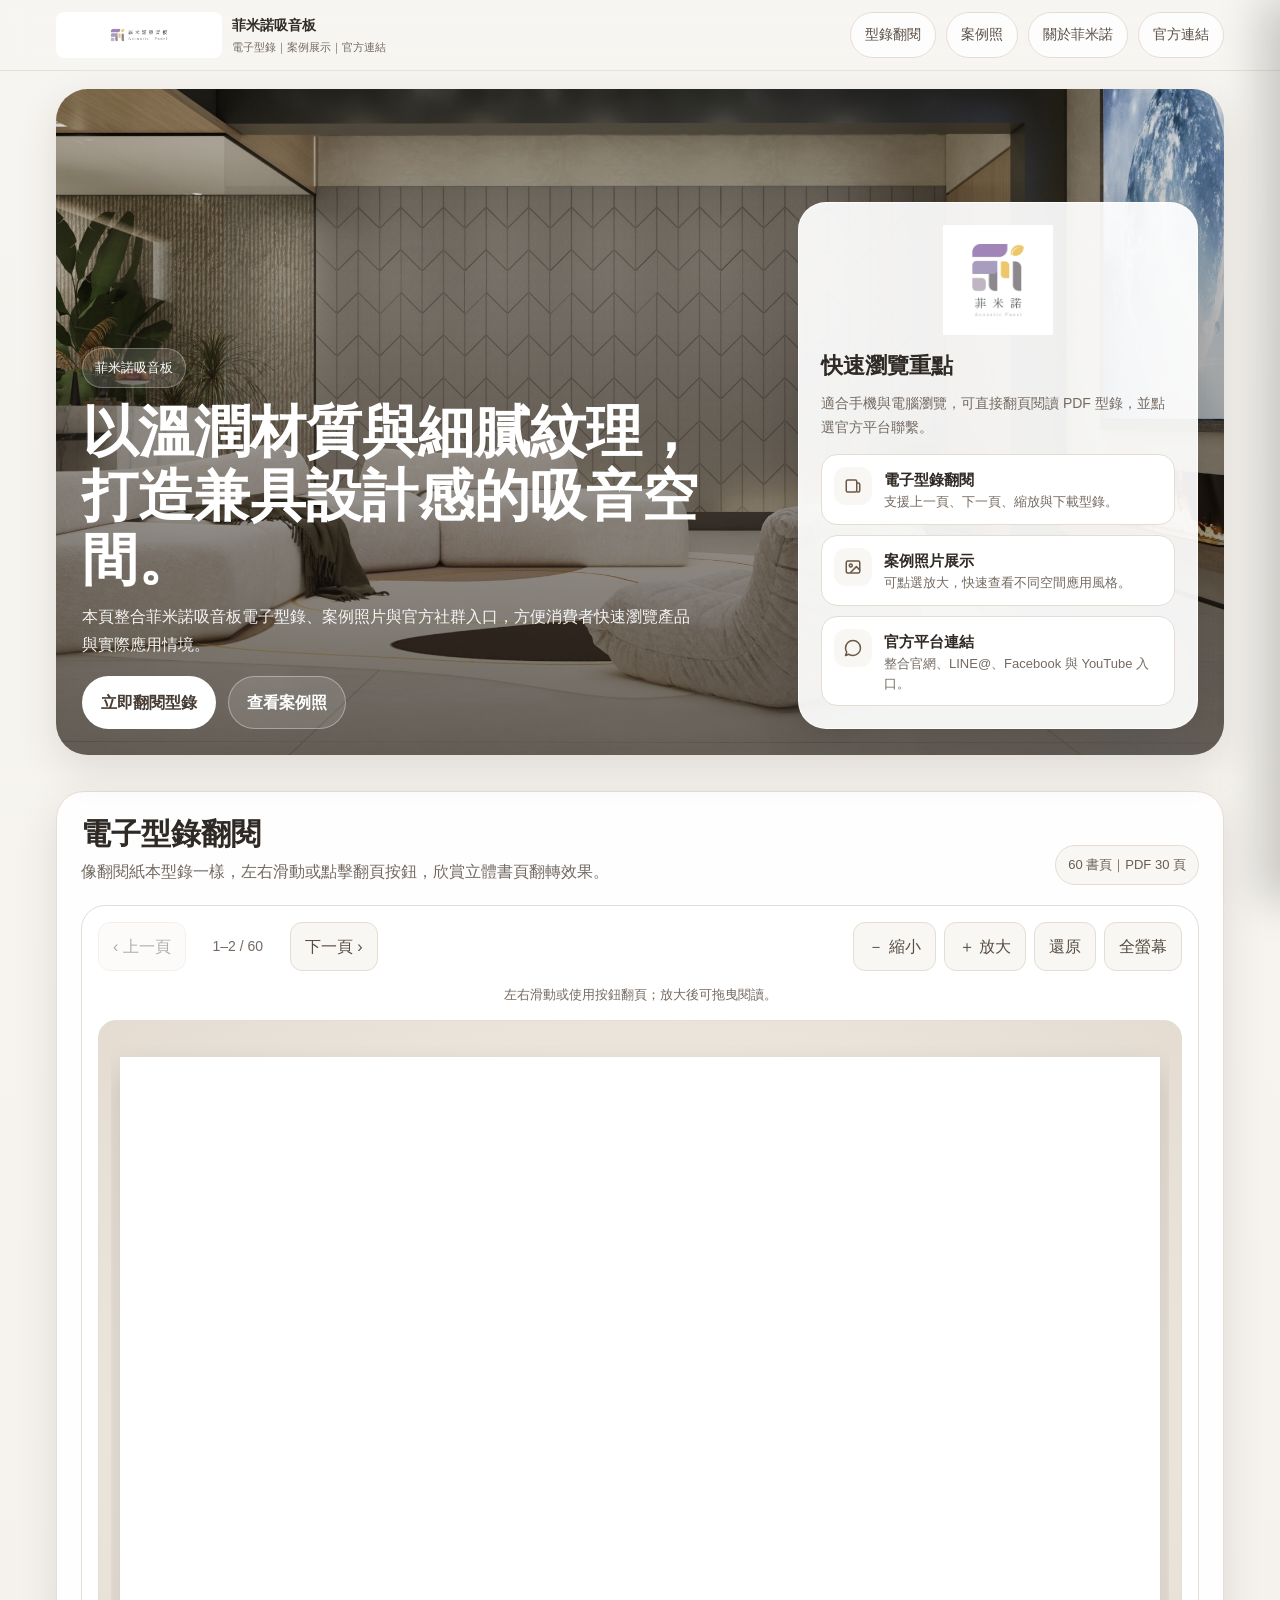
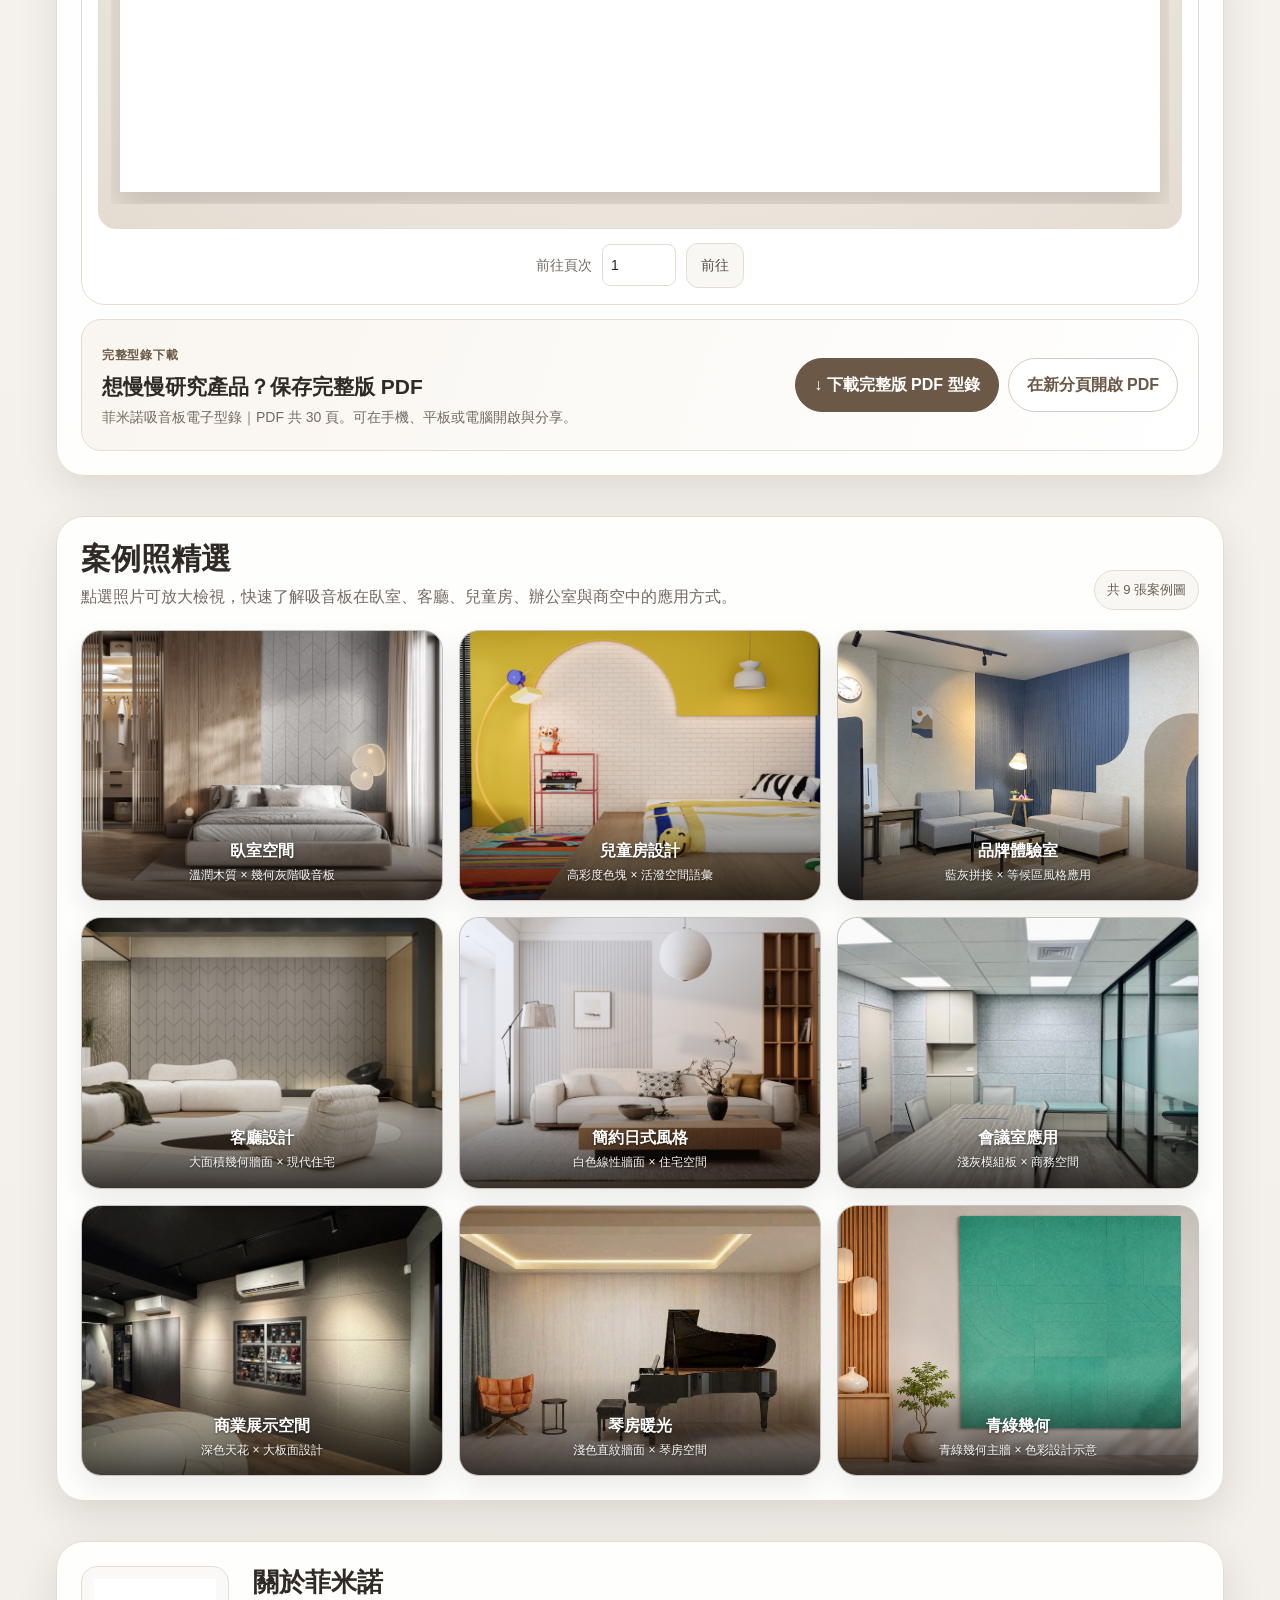
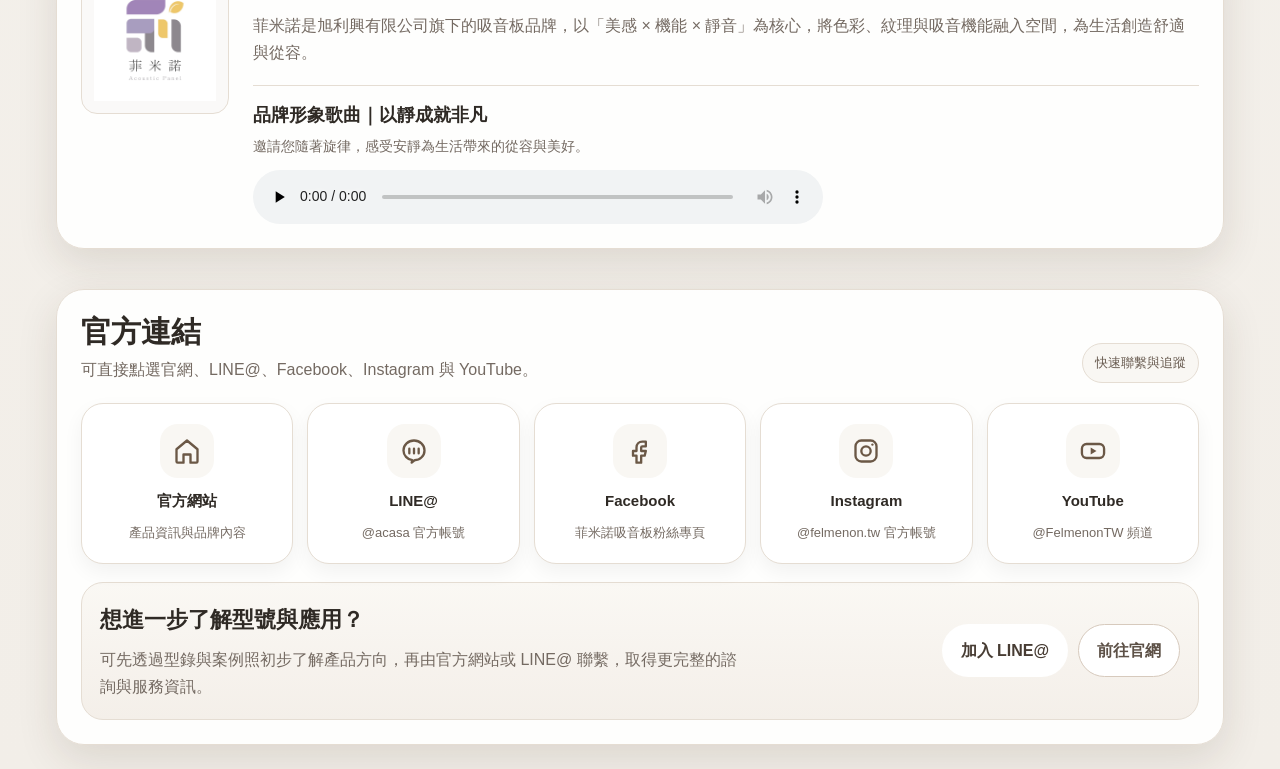
==== commit c287ec4a: "Add files via upload" ====
--- a/index.html
+++ b/index.html
@@ -9,6 +9,21 @@
 <link rel="stylesheet" href="assets/site.css">
 <script defer src="vendor/page-flip/page-flip.browser.js"></script>
 <script defer src="assets/site.js"></script>
+<style>
+.about-section{grid-template-columns:148px minmax(0,1fr);gap:24px;align-items:start}
+.about-section .music-art{padding:12px;border-radius:16px}
+.about-section .music-art img{max-height:136px}
+.about-section .music-content h2{font-size:26px;margin:0 0 12px}
+.about-section .music-content>p{margin:0 0 18px}
+.about-song{border-top:1px solid var(--line);padding-top:16px}
+.about-song h3{font-size:18px;line-height:1.5;margin:0 0 6px}
+.about-song p{font-size:14px;margin:0 0 12px}
+@media(max-width:720px){
+  .about-section{grid-template-columns:minmax(0,1fr);gap:16px}
+  .about-section .music-art{width:116px;max-width:100%;margin:0}
+  .about-section .music-content h2{font-size:24px}
+}
+</style>
 </head>
 <body>
   <header class="topbar">
@@ -24,7 +39,7 @@
       <nav class="nav-links" aria-label="主要導覽">
         <a href="#catalog">型錄翻閱</a>
         <a href="#cases">案例照</a>
-        <a href="#music">形象歌曲</a>
+        <a href="#music">關於菲米諾</a>
         <a href="#social">官方連結</a>
       </nav>
 
@@ -39,7 +54,7 @@
     <button id="closeDrawer">關閉選單</button>
     <a href="#catalog">型錄翻閱</a>
     <a href="#cases">案例照</a>
-    <a href="#music">形象歌曲</a>
+    <a href="#music">關於菲米諾</a>
     <a href="#social">官方連結</a>
   </aside>
 
@@ -156,17 +171,20 @@
       </div>
       <nav class="case-thumbnails" id="caseThumbnails" aria-label="案例縮圖導覽" hidden></nav><p id="caseError" role="status" hidden>案例暫時無法載入，請稍後重新整理。</p><noscript>請開啟 JavaScript 以瀏覽案例照片。</noscript></div></section>
 
-  <section class="section" id="music">
-    <div class="section-card music-section">
+  <section class="section" id="music" aria-labelledby="aboutTitle">
+    <div class="section-card music-section about-section">
       <div class="music-art"><img src="assets/logo-vertical.jpg" alt="菲米諾吸音板 Logo" /></div>
       <div class="music-content">
-        <div class="pill" style="display:inline-flex;margin-bottom:10px">品牌形象歌曲</div>
-        <h2>以靜成就非凡</h2>
-        <p>從空間美學走入品牌故事。〈以靜成就非凡〉邀請您在了解產品與案例之後，細細感受菲米諾的品牌理念。</p>
-        <audio controls preload="none" aria-label="菲米諾品牌形象歌曲：以靜成就非凡">
-          <source src="assets/brand-song.mp3" type="audio/mpeg" />
-          您的瀏覽器不支援音訊播放，可<a href="assets/brand-song.mp3">開啟音樂檔案</a>。
-        </audio>
+        <h2 id="aboutTitle">關於菲米諾</h2>
+        <p>菲米諾是旭利興有限公司旗下的吸音板品牌，以「美感 × 機能 × 靜音」為核心，將色彩、紋理與吸音機能融入空間，為生活創造舒適與從容。</p>
+        <div class="about-song" aria-labelledby="brandSongTitle">
+          <h3 id="brandSongTitle">品牌形象歌曲｜以靜成就非凡</h3>
+          <p>邀請您隨著旋律，感受安靜為生活帶來的從容與美好。</p>
+          <audio controls preload="none" aria-label="菲米諾品牌形象歌曲：以靜成就非凡">
+            <source src="assets/brand-song.mp3" type="audio/mpeg" />
+            您的瀏覽器不支援音訊播放，可<a href="assets/brand-song.mp3">開啟音樂檔案</a>。
+          </audio>
+        </div>
       </div>
     </div>
   </section>
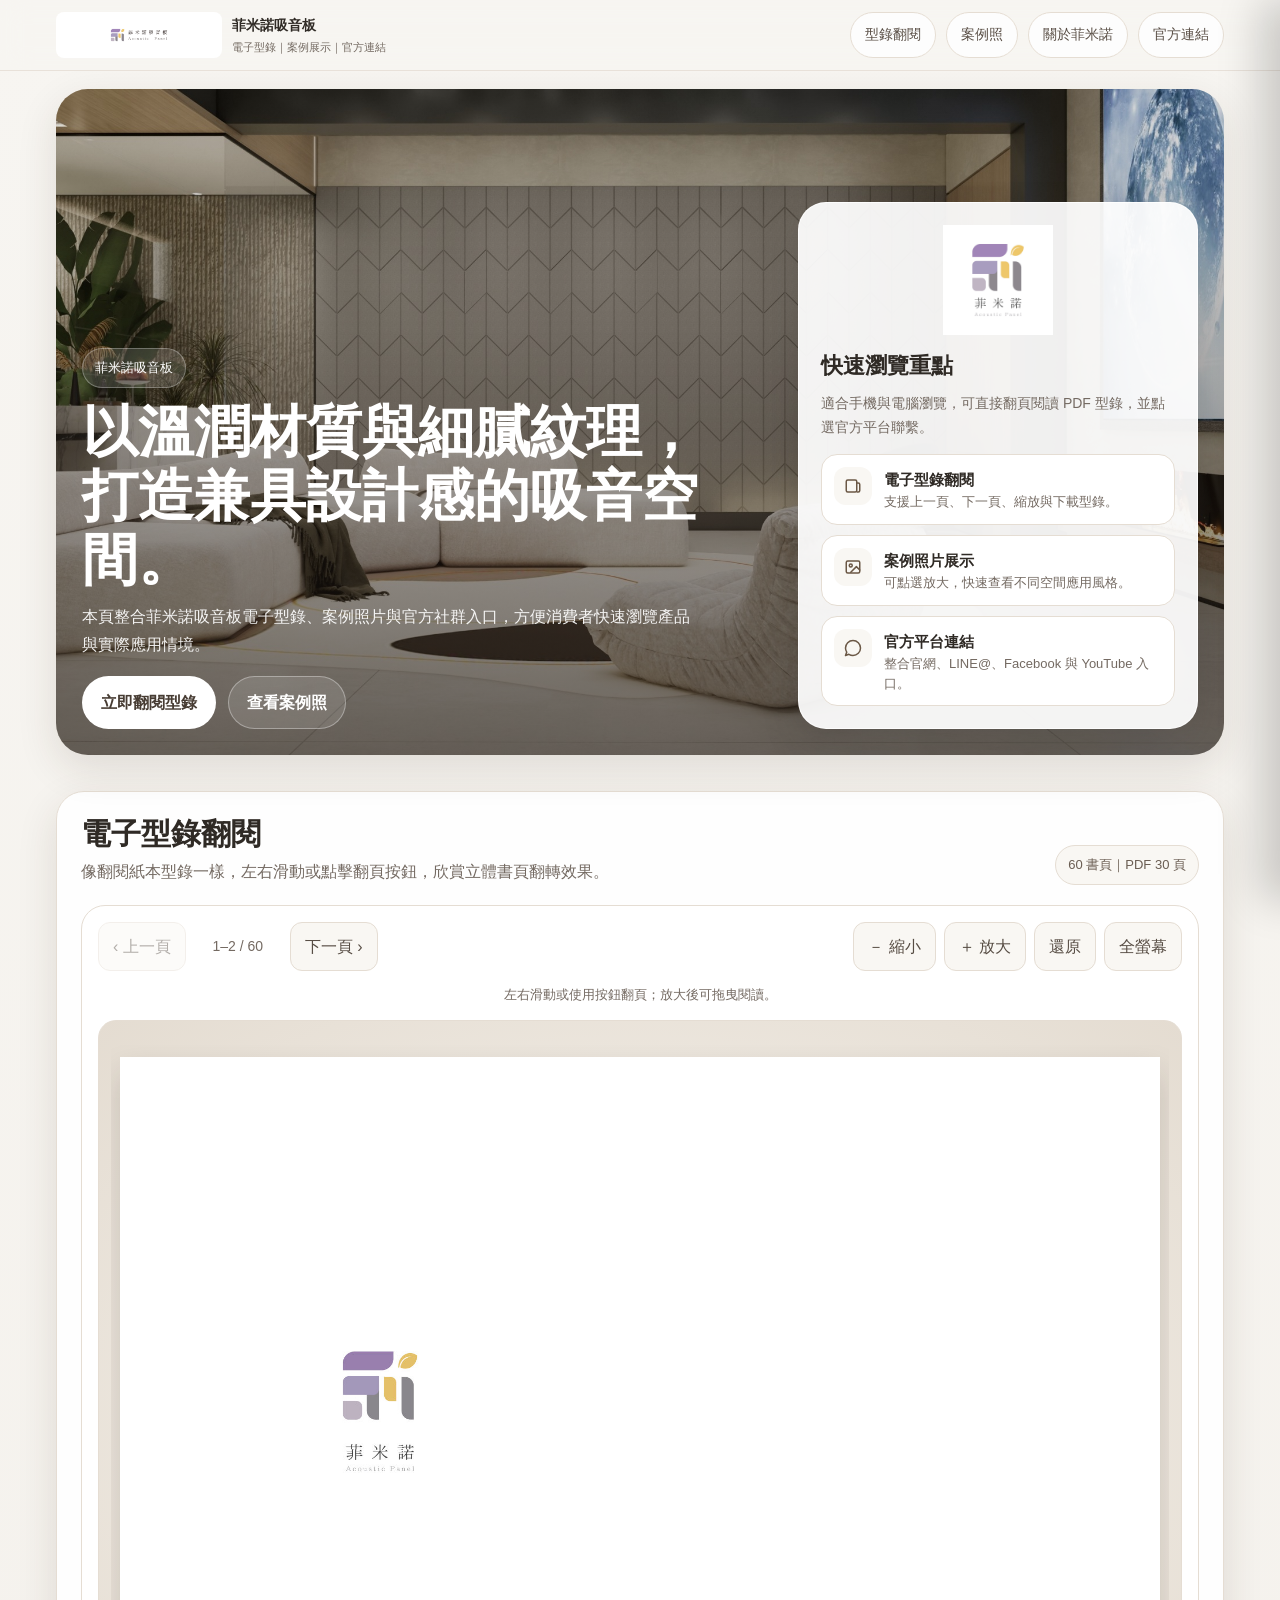
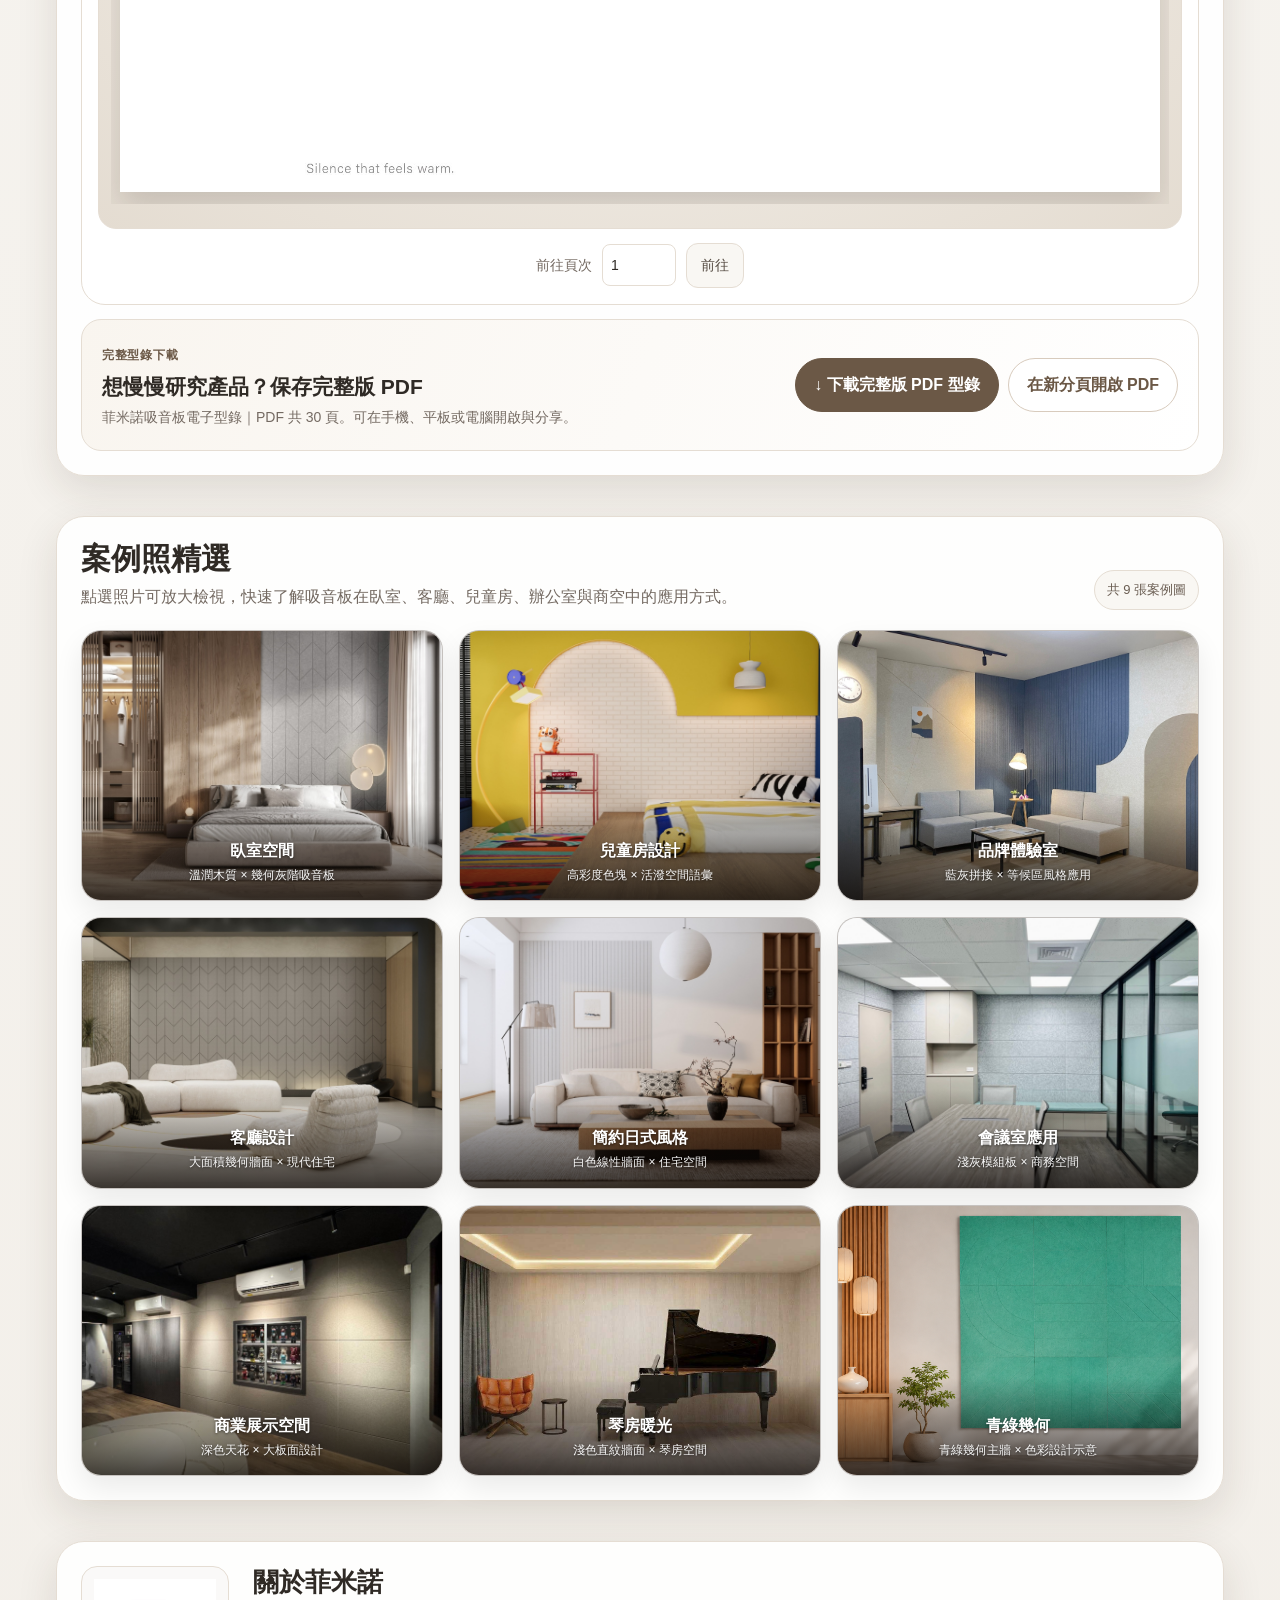
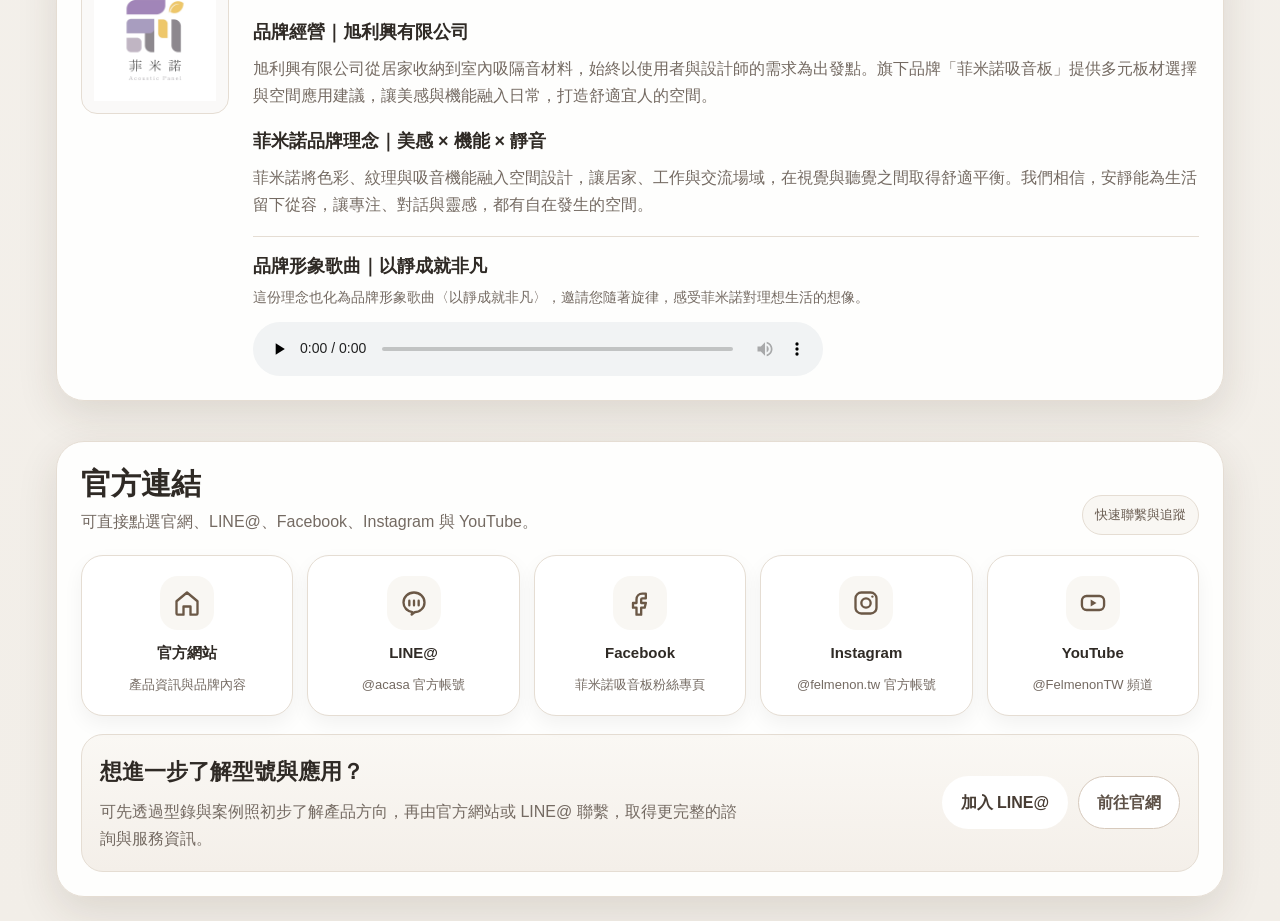
==== commit 1fe9a1a1: "Add files via upload" ====
--- a/index.html
+++ b/index.html
@@ -15,6 +15,7 @@
 .about-section .music-art img{max-height:136px}
 .about-section .music-content h2{font-size:26px;margin:0 0 12px}
 .about-section .music-content>p{margin:0 0 18px}
+.about-section .about-subtitle{font-size:18px;line-height:1.6;margin:18px 0 8px}
 .about-song{border-top:1px solid var(--line);padding-top:16px}
 .about-song h3{font-size:18px;line-height:1.5;margin:0 0 6px}
 .about-song p{font-size:14px;margin:0 0 12px}
@@ -176,10 +177,13 @@
       <div class="music-art"><img src="assets/logo-vertical.jpg" alt="菲米諾吸音板 Logo" /></div>
       <div class="music-content">
         <h2 id="aboutTitle">關於菲米諾</h2>
-        <p>菲米諾是旭利興有限公司旗下的吸音板品牌，以「美感 × 機能 × 靜音」為核心，將色彩、紋理與吸音機能融入空間，為生活創造舒適與從容。</p>
+        <h3 class="about-subtitle">品牌經營｜旭利興有限公司</h3>
+        <p>旭利興有限公司從居家收納到室內吸隔音材料，始終以使用者與設計師的需求為出發點。旗下品牌「菲米諾吸音板」提供多元板材選擇與空間應用建議，讓美感與機能融入日常，打造舒適宜人的空間。</p>
+        <h3 class="about-subtitle">菲米諾品牌理念｜美感 × 機能 × 靜音</h3>
+        <p>菲米諾將色彩、紋理與吸音機能融入空間設計，讓居家、工作與交流場域，在視覺與聽覺之間取得舒適平衡。我們相信，安靜能為生活留下從容，讓專注、對話與靈感，都有自在發生的空間。</p>
         <div class="about-song" aria-labelledby="brandSongTitle">
           <h3 id="brandSongTitle">品牌形象歌曲｜以靜成就非凡</h3>
-          <p>邀請您隨著旋律，感受安靜為生活帶來的從容與美好。</p>
+          <p>這份理念也化為品牌形象歌曲〈以靜成就非凡〉，邀請您隨著旋律，感受菲米諾對理想生活的想像。</p>
           <audio controls preload="none" aria-label="菲米諾品牌形象歌曲：以靜成就非凡">
             <source src="assets/brand-song.mp3" type="audio/mpeg" />
             您的瀏覽器不支援音訊播放，可<a href="assets/brand-song.mp3">開啟音樂檔案</a>。
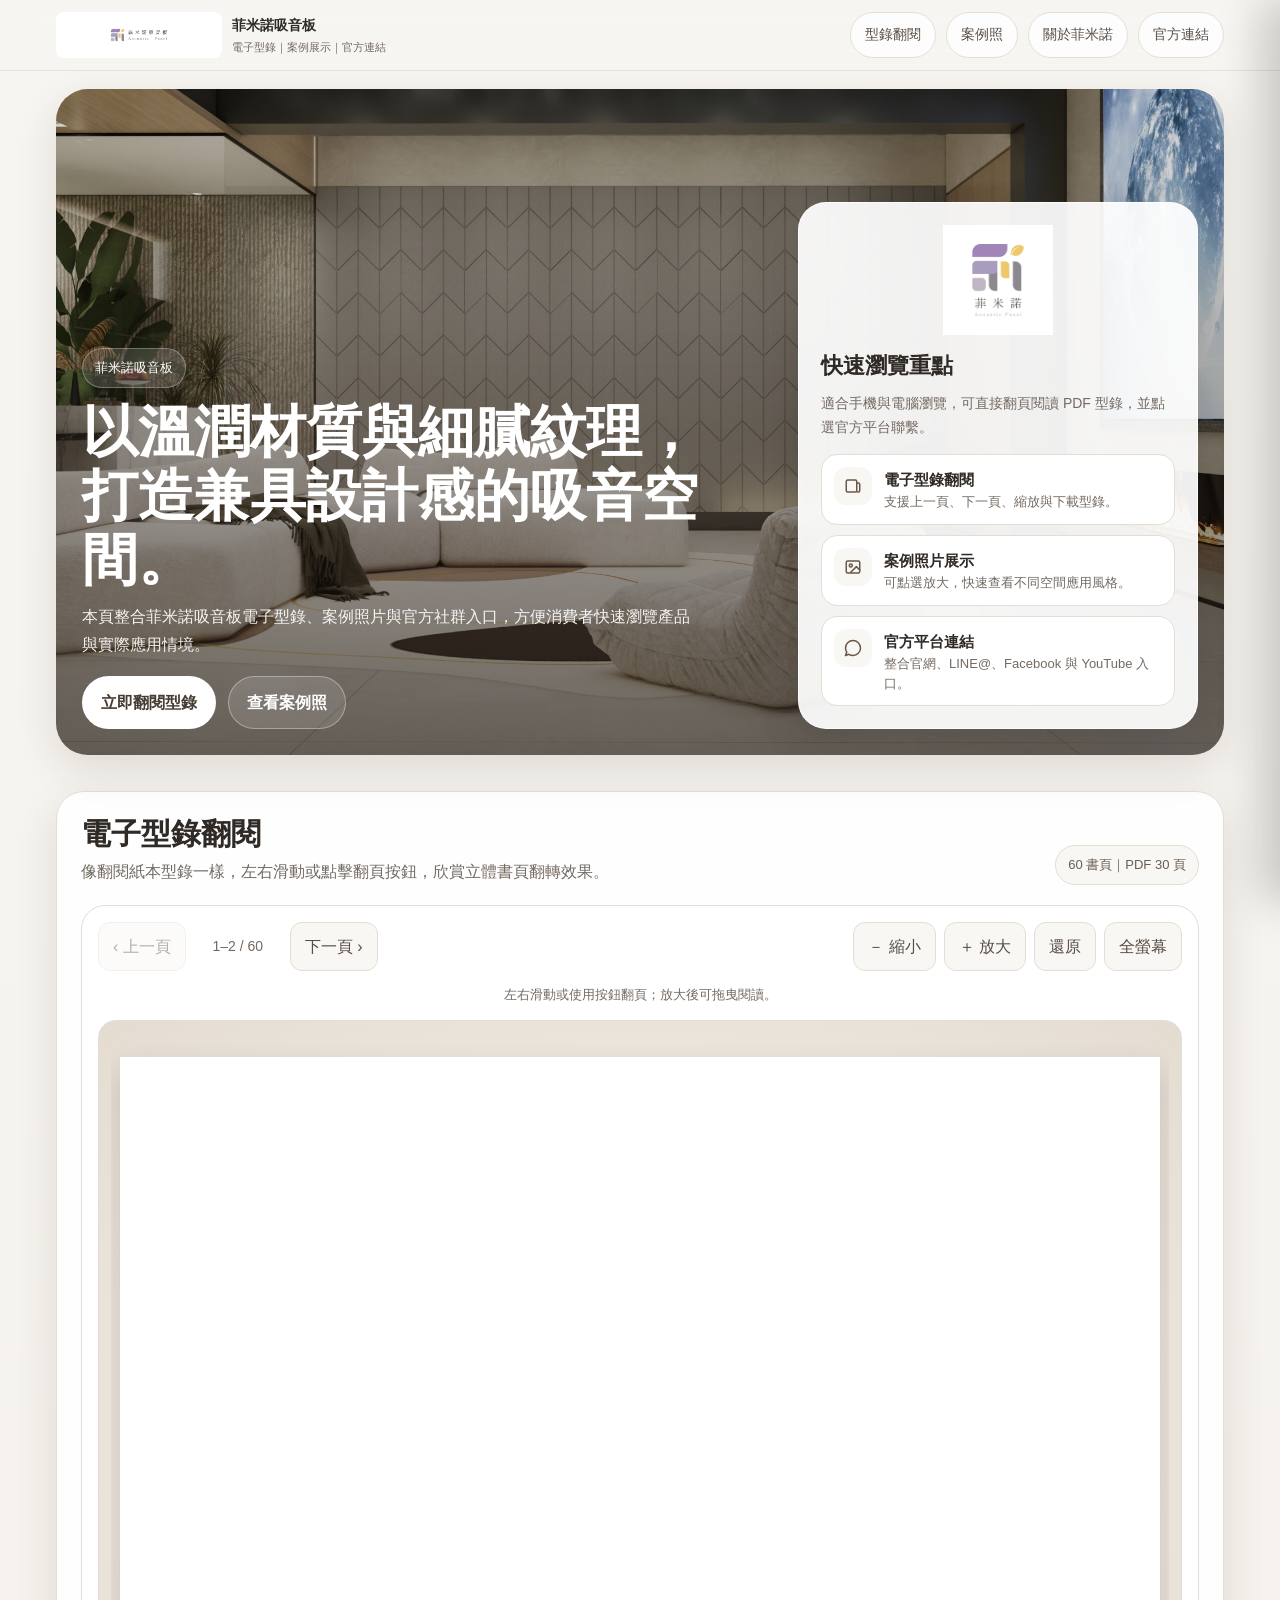
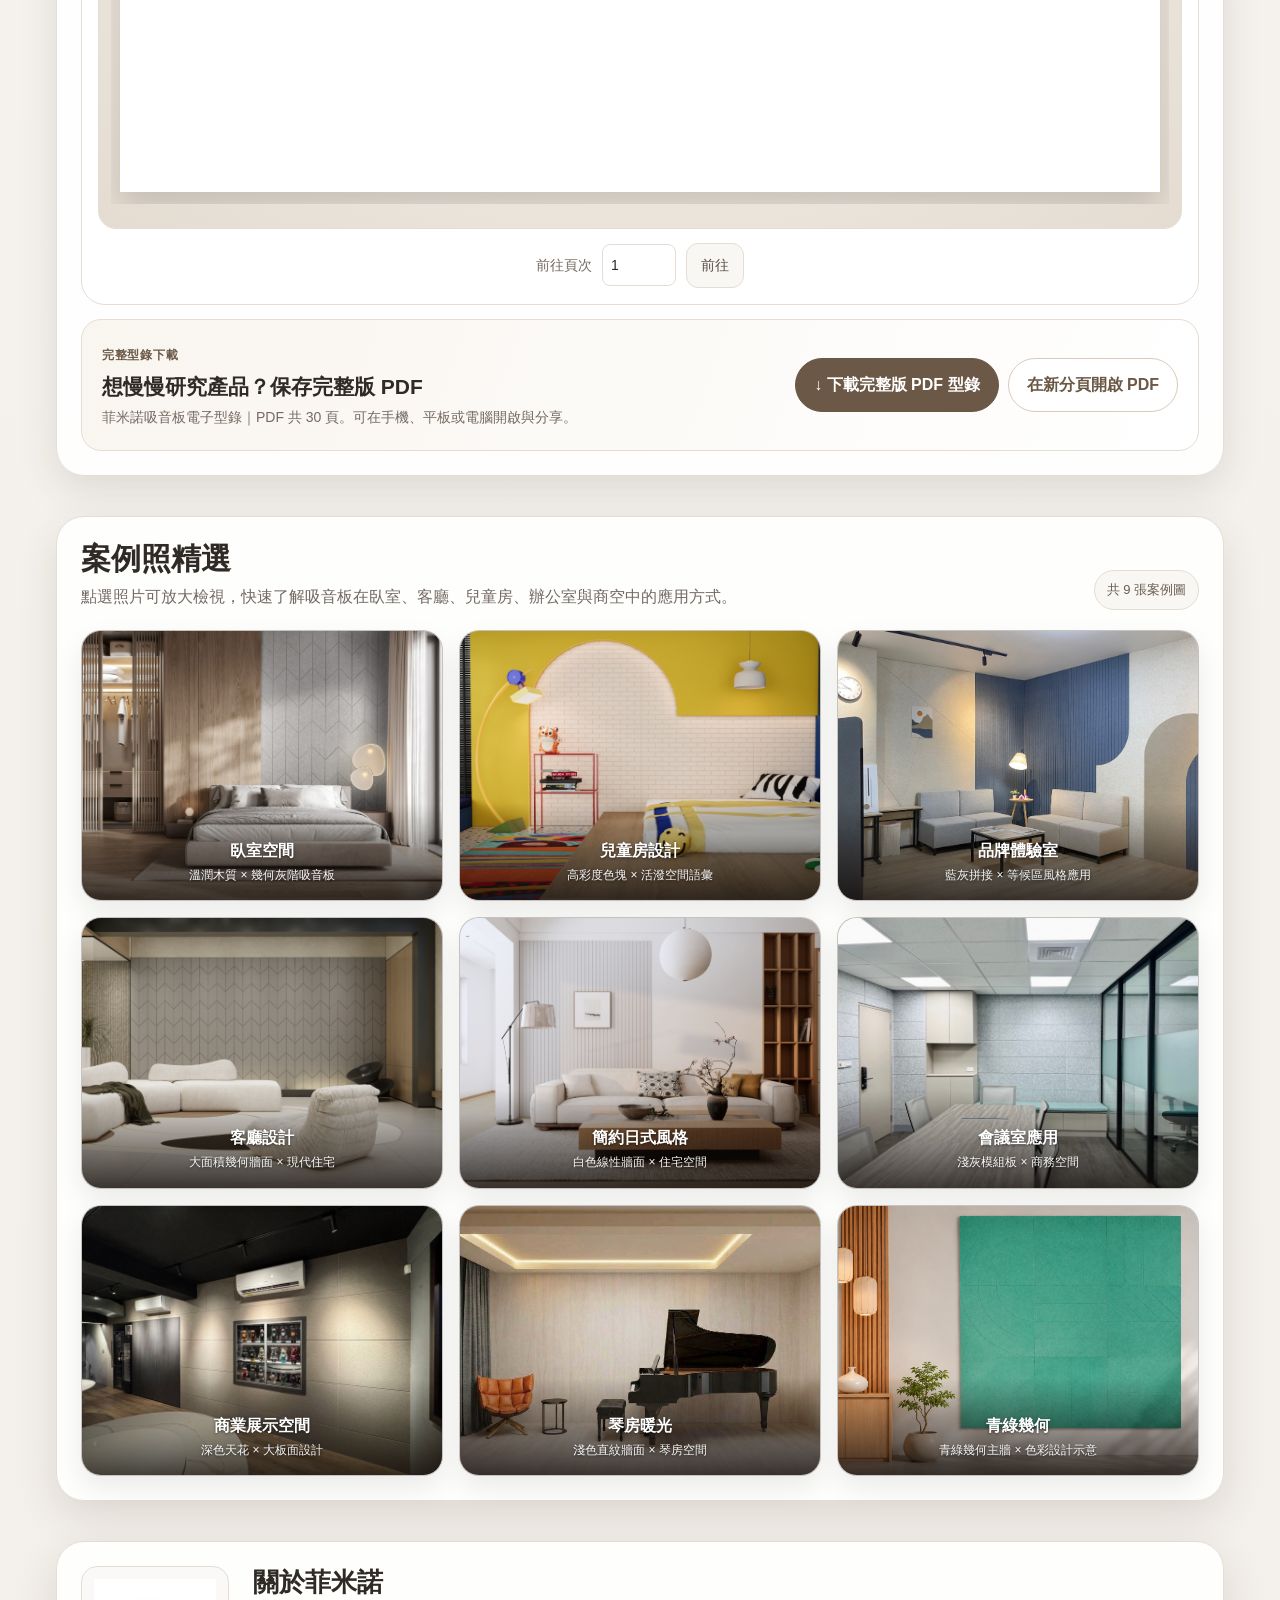
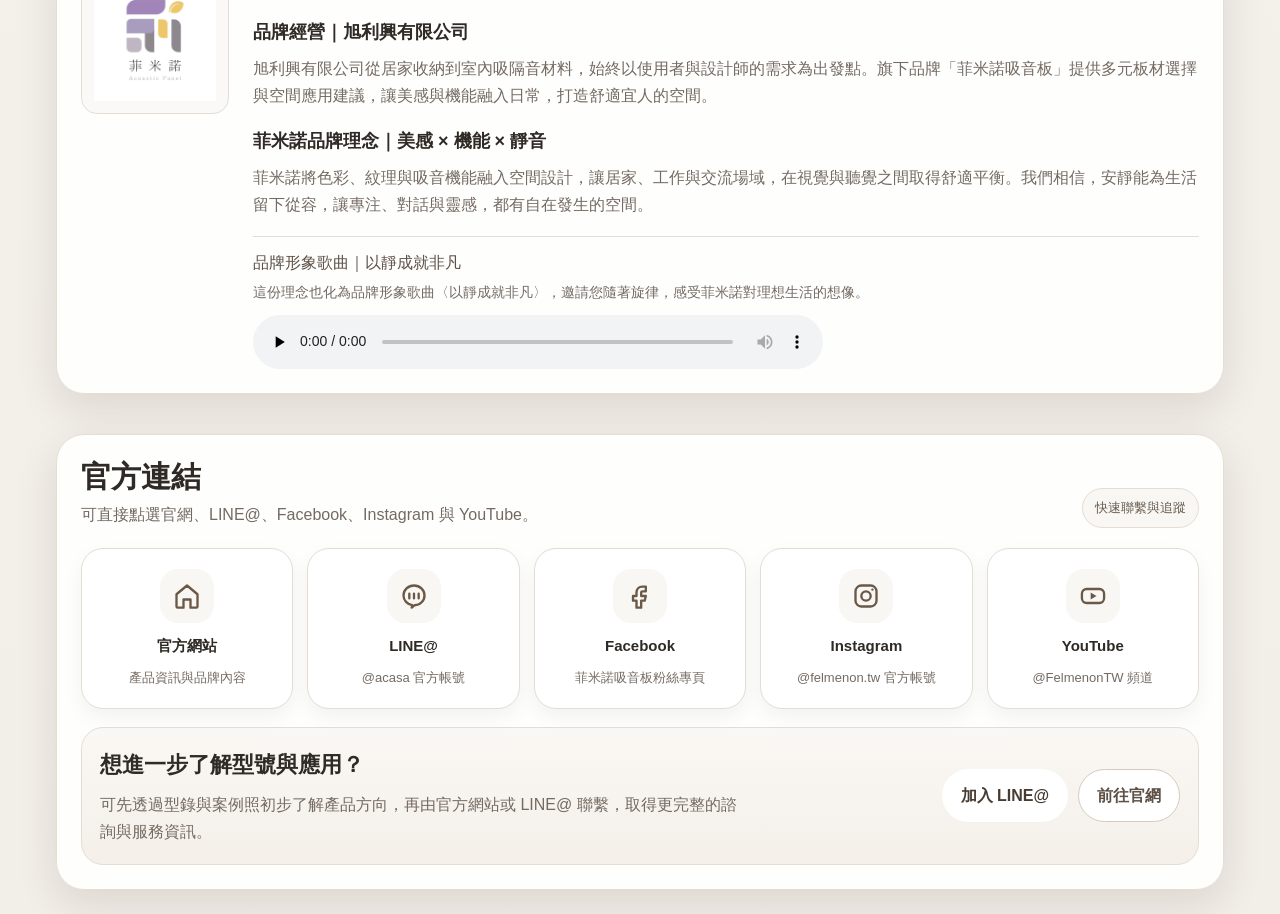
==== commit 92229c0d: "Add files via upload" ====
--- a/index.html
+++ b/index.html
@@ -16,13 +16,17 @@
 .about-section .music-content h2{font-size:26px;margin:0 0 12px}
 .about-section .music-content>p{margin:0 0 18px}
 .about-section .about-subtitle{font-size:18px;line-height:1.6;margin:18px 0 8px}
-.about-song{border-top:1px solid var(--line);padding-top:16px}
-.about-song h3{font-size:18px;line-height:1.5;margin:0 0 6px}
-.about-song p{font-size:14px;margin:0 0 12px}
+.about-song{border-top:1px solid var(--line);padding-top:14px}
+.about-song h3{font-size:16px;font-weight:500;line-height:1.5;color:#5d5147;margin:0 0 6px}
+.about-song p{font-size:14px;line-height:1.7;margin:0 0 10px}
 @media(max-width:720px){
-  .about-section{grid-template-columns:minmax(0,1fr);gap:16px}
+  .about-section{grid-template-columns:minmax(0,1fr);gap:12px}
   .about-section .music-art{width:116px;max-width:100%;margin:0}
   .about-section .music-content h2{font-size:24px}
+  .about-section .about-subtitle{margin-top:14px;margin-bottom:6px}
+  .about-section .music-content>p{margin-bottom:14px}
+  .about-song{padding-top:12px}
+  .about-song h3{font-size:15px}
 }
 </style>
 </head>
